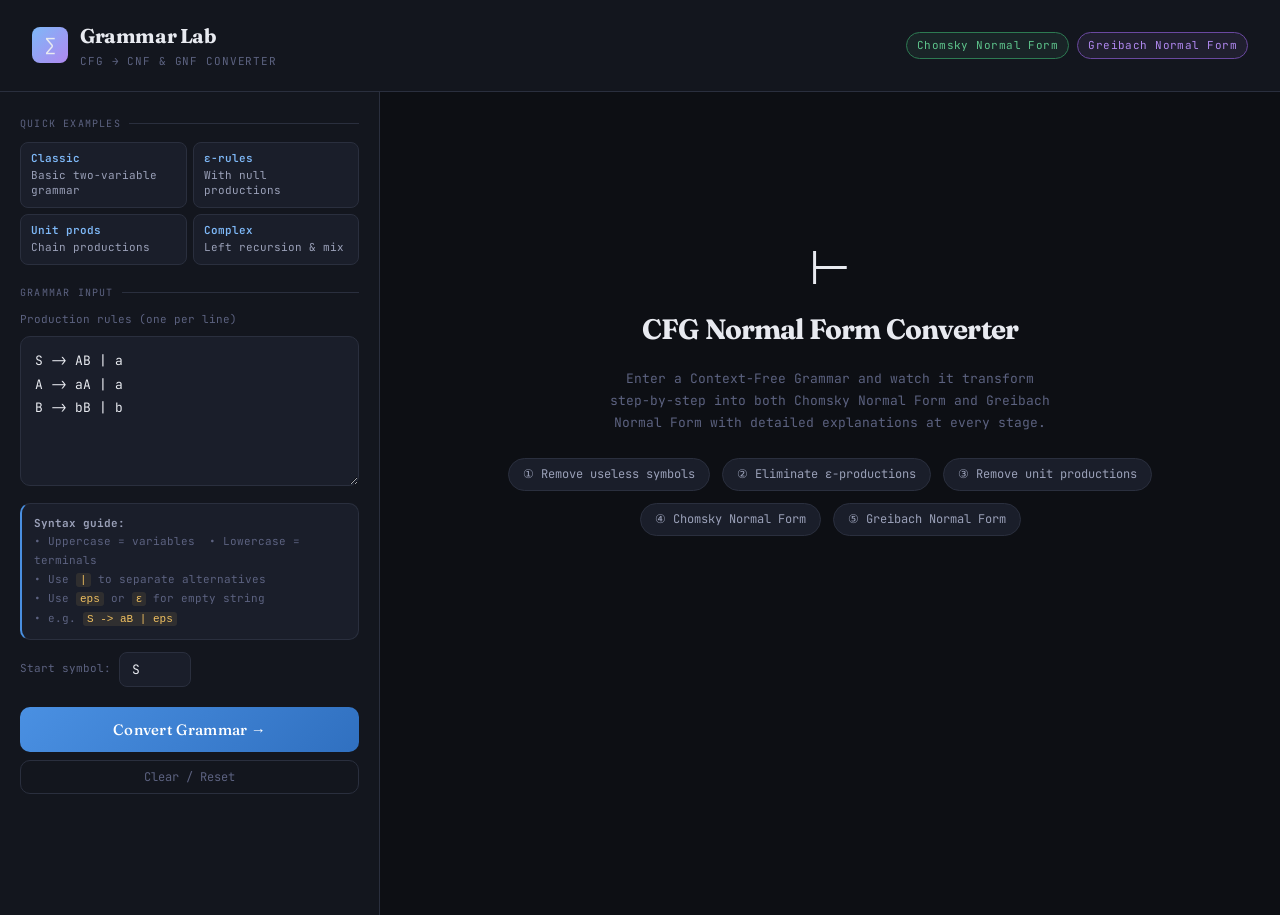
==== index.html @ fe745e21 "Add files via upload" ====
<!DOCTYPE html>
<html lang="en">
<head>
<meta charset="UTF-8">
<meta name="viewport" content="width=device-width, initial-scale=1.0">
<title>CFG → CNF & GNF Converter</title>
<link href="https://fonts.googleapis.com/css2?family=JetBrains+Mono:wght@300;400;500;600&family=Fraunces:ital,wght@0,300;0,500;0,700;1,300;1,500&display=swap" rel="stylesheet">
<style>
  :root {
    --bg: #0d0f14;
    --bg2: #13161e;
    --bg3: #1a1e2a;
    --bg4: #222736;
    --line: #2a2f3e;
    --line2: #343a4f;
    --text: #e8eaf0;
    --text2: #9aa0b8;
    --text3: #5c6280;
    --acc: #7eb8f7;
    --acc2: #4a90e2;
    --green: #5ec48c;
    --green2: #2d7a52;
    --amber: #f0c060;
    --amber2: #8a6a20;
    --coral: #f07878;
    --coral2: #7a3030;
    --purple: #b088f0;
    --teal: #50ccd0;
    --cnf: #5ec48c;
    --gnf: #b088f0;
    --radius: 10px;
    --shadow: 0 2px 20px rgba(0,0,0,0.4);
  }

  * { box-sizing: border-box; margin: 0; padding: 0; }

  body {
    background: var(--bg);
    color: var(--text);
    font-family: 'JetBrains Mono', monospace;
    font-size: 14px;
    min-height: 100vh;
    line-height: 1.6;
  }

  /* ─── HEADER ─────────────────────────────── */
  .header {
    background: var(--bg2);
    border-bottom: 1px solid var(--line);
    padding: 20px 32px;
    display: flex;
    align-items: center;
    gap: 20px;
    position: sticky;
    top: 0;
    z-index: 100;
  }

  .logo {
    display: flex;
    align-items: center;
    gap: 12px;
  }

  .logo-icon {
    width: 36px; height: 36px;
    background: linear-gradient(135deg, var(--acc) 0%, var(--purple) 100%);
    border-radius: 8px;
    display: flex; align-items: center; justify-content: center;
    font-size: 18px;
    flex-shrink: 0;
  }

  .logo-text {
    font-family: 'Fraunces', serif;
    font-size: 20px;
    font-weight: 700;
    color: var(--text);
    letter-spacing: -0.02em;
  }

  .logo-sub {
    font-size: 11px;
    color: var(--text3);
    letter-spacing: 0.08em;
    text-transform: uppercase;
    margin-top: 1px;
  }

  .header-badges {
    display: flex;
    gap: 8px;
    margin-left: auto;
  }

  .badge {
    font-size: 11px;
    padding: 4px 10px;
    border-radius: 20px;
    border: 1px solid;
    font-family: 'JetBrains Mono', monospace;
    letter-spacing: 0.04em;
  }

  .badge-cnf { color: var(--cnf); border-color: var(--green2); background: rgba(94,196,140,0.08); }
  .badge-gnf { color: var(--gnf); border-color: #6a48a0; background: rgba(176,136,240,0.08); }

  /* ─── MAIN LAYOUT ─────────────────────────── */
  .layout {
    display: grid;
    grid-template-columns: 380px 1fr;
    min-height: calc(100vh - 77px);
  }

  /* ─── LEFT PANEL ──────────────────────────── */
  .left-panel {
    background: var(--bg2);
    border-right: 1px solid var(--line);
    padding: 24px 20px;
    display: flex;
    flex-direction: column;
    gap: 20px;
    overflow-y: auto;
    height: calc(100vh - 77px);
    position: sticky;
    top: 77px;
  }

  .panel-section-title {
    font-size: 10px;
    letter-spacing: 0.12em;
    text-transform: uppercase;
    color: var(--text3);
    margin-bottom: 10px;
    display: flex;
    align-items: center;
    gap: 8px;
  }

  .panel-section-title::after {
    content: '';
    flex: 1;
    height: 1px;
    background: var(--line);
  }

  /* Examples */
  .example-grid {
    display: grid;
    grid-template-columns: 1fr 1fr;
    gap: 6px;
  }

  .example-btn {
    background: var(--bg3);
    border: 1px solid var(--line);
    border-radius: 8px;
    padding: 8px 10px;
    cursor: pointer;
    color: var(--text2);
    font-size: 11px;
    font-family: 'JetBrains Mono', monospace;
    text-align: left;
    transition: all 0.15s;
    line-height: 1.4;
  }

  .example-btn:hover {
    background: var(--bg4);
    border-color: var(--acc2);
    color: var(--text);
  }

  .example-btn .ex-name {
    color: var(--acc);
    font-weight: 600;
    display: block;
    margin-bottom: 2px;
  }

  /* Input area */
  .input-label {
    display: flex;
    justify-content: space-between;
    align-items: center;
    margin-bottom: 8px;
  }

  .input-label span { font-size: 11px; color: var(--text3); }

  textarea {
    width: 100%;
    background: var(--bg3);
    border: 1px solid var(--line);
    border-radius: var(--radius);
    color: var(--text);
    font-family: 'JetBrains Mono', monospace;
    font-size: 13px;
    padding: 12px 14px;
    resize: vertical;
    min-height: 150px;
    line-height: 1.8;
    outline: none;
    transition: border-color 0.2s;
  }

  textarea:focus { border-color: var(--acc2); }

  .hint-box {
    background: var(--bg3);
    border: 1px solid var(--line);
    border-left: 2px solid var(--acc2);
    border-radius: var(--radius);
    padding: 10px 12px;
    font-size: 11px;
    color: var(--text3);
    line-height: 1.7;
  }

  .hint-box code {
    color: var(--amber);
    background: rgba(240,192,96,0.1);
    padding: 1px 4px;
    border-radius: 3px;
  }

  .start-row {
    display: flex;
    gap: 8px;
    align-items: center;
  }

  .start-row label { font-size: 11px; color: var(--text3); white-space: nowrap; }

  input[type=text] {
    background: var(--bg3);
    border: 1px solid var(--line);
    border-radius: 8px;
    color: var(--text);
    font-family: 'JetBrains Mono', monospace;
    font-size: 13px;
    padding: 8px 12px;
    outline: none;
    width: 72px;
    transition: border-color 0.2s;
  }

  input[type=text]:focus { border-color: var(--acc2); }

  .convert-btn {
    width: 100%;
    background: linear-gradient(135deg, var(--acc2) 0%, #3070c0 100%);
    border: none;
    border-radius: var(--radius);
    color: #fff;
    font-family: 'Fraunces', serif;
    font-size: 15px;
    font-weight: 500;
    padding: 13px;
    cursor: pointer;
    letter-spacing: 0.02em;
    transition: opacity 0.2s, transform 0.1s;
  }

  .convert-btn:hover { opacity: 0.9; }
  .convert-btn:active { transform: scale(0.98); }

  .clear-btn {
    width: 100%;
    background: transparent;
    border: 1px solid var(--line);
    border-radius: var(--radius);
    color: var(--text3);
    font-family: 'JetBrains Mono', monospace;
    font-size: 12px;
    padding: 8px;
    cursor: pointer;
    transition: all 0.15s;
  }

  .clear-btn:hover { border-color: var(--line2); color: var(--text2); }

  .error-msg {
    background: rgba(240,120,120,0.1);
    border: 1px solid var(--coral2);
    border-radius: var(--radius);
    padding: 10px 12px;
    font-size: 12px;
    color: var(--coral);
  }

  /* Step navigator */
  .step-nav {
    display: flex;
    flex-direction: column;
    gap: 4px;
  }

  .nav-item {
    display: flex;
    align-items: center;
    gap: 10px;
    padding: 8px 10px;
    border-radius: 8px;
    cursor: pointer;
    transition: background 0.15s;
    border: 1px solid transparent;
  }

  .nav-item:hover { background: var(--bg3); }
  .nav-item.active { background: var(--bg4); border-color: var(--line2); }

  .nav-num {
    width: 22px; height: 22px;
    border-radius: 50%;
    background: var(--bg4);
    border: 1px solid var(--line2);
    display: flex; align-items: center; justify-content: center;
    font-size: 10px;
    color: var(--text3);
    flex-shrink: 0;
    transition: all 0.15s;
  }

  .nav-item.active .nav-num, .nav-item.done .nav-num {
    background: var(--acc2);
    border-color: var(--acc2);
    color: #fff;
  }

  .nav-item.cnf-step .nav-num { background: var(--green2); border-color: var(--green2); color: #fff; }
  .nav-item.gnf-step .nav-num { background: #6a48a0; border-color: #6a48a0; color: #fff; }

  .nav-label { font-size: 11px; color: var(--text2); line-height: 1.3; }
  .nav-label strong { display: block; color: var(--text); font-weight: 500; }

  /* ─── RIGHT PANEL ─────────────────────────── */
  .right-panel {
    padding: 28px 32px;
    overflow-y: auto;
  }

  .welcome-screen {
    display: flex;
    flex-direction: column;
    align-items: center;
    justify-content: center;
    min-height: 60vh;
    text-align: center;
    gap: 16px;
  }

  .welcome-icon {
    font-size: 48px;
    line-height: 1;
  }

  .welcome-title {
    font-family: 'Fraunces', serif;
    font-size: 28px;
    font-weight: 700;
    color: var(--text);
    letter-spacing: -0.03em;
  }

  .welcome-sub {
    font-size: 13px;
    color: var(--text3);
    max-width: 440px;
    line-height: 1.7;
  }

  .welcome-steps {
    display: flex;
    gap: 12px;
    margin-top: 8px;
    flex-wrap: wrap;
    justify-content: center;
  }

  .welcome-step-pill {
    background: var(--bg3);
    border: 1px solid var(--line);
    border-radius: 20px;
    padding: 6px 14px;
    font-size: 12px;
    color: var(--text2);
  }

  /* Steps display */
  .steps-view { display: flex; flex-direction: column; gap: 20px; }

  .step-card {
    background: var(--bg2);
    border: 1px solid var(--line);
    border-radius: 14px;
    overflow: hidden;
    transition: border-color 0.2s;
    animation: fadeSlide 0.3s ease forwards;
    opacity: 0;
  }

  @keyframes fadeSlide {
    from { opacity: 0; transform: translateY(8px); }
    to { opacity: 1; transform: translateY(0); }
  }

  .step-card:nth-child(1) { animation-delay: 0.05s; }
  .step-card:nth-child(2) { animation-delay: 0.10s; }
  .step-card:nth-child(3) { animation-delay: 0.15s; }
  .step-card:nth-child(4) { animation-delay: 0.20s; }
  .step-card:nth-child(5) { animation-delay: 0.25s; }
  .step-card:nth-child(6) { animation-delay: 0.30s; }
  .step-card:nth-child(7) { animation-delay: 0.35s; }

  .step-card.cnf-card { border-color: var(--green2); }
  .step-card.gnf-card { border-color: #6a48a0; }

  .step-head {
    display: flex;
    align-items: center;
    gap: 14px;
    padding: 16px 20px;
    background: var(--bg3);
    cursor: pointer;
    user-select: none;
    border-bottom: 1px solid var(--line);
  }

  .step-head:hover { background: var(--bg4); }

  .step-icon {
    width: 34px; height: 34px;
    border-radius: 8px;
    display: flex; align-items: center; justify-content: center;
    font-size: 16px;
    flex-shrink: 0;
  }

  .icon-default { background: rgba(74,144,226,0.15); }
  .icon-cnf { background: rgba(94,196,140,0.15); }
  .icon-gnf { background: rgba(176,136,240,0.15); }

  .step-head-info { flex: 1; }

  .step-head-title {
    font-family: 'Fraunces', serif;
    font-size: 16px;
    font-weight: 500;
    color: var(--text);
    letter-spacing: -0.01em;
  }

  .step-head-sub {
    font-size: 11px;
    color: var(--text3);
    margin-top: 2px;
  }

  .step-tag {
    font-size: 10px;
    padding: 3px 9px;
    border-radius: 12px;
    font-family: 'JetBrains Mono', monospace;
    letter-spacing: 0.06em;
    font-weight: 600;
    text-transform: uppercase;
  }

  .tag-cnf { background: rgba(94,196,140,0.15); color: var(--cnf); border: 1px solid var(--green2); }
  .tag-gnf { background: rgba(176,136,240,0.15); color: var(--gnf); border: 1px solid #6a48a0; }
  .tag-orig { background: rgba(74,144,226,0.12); color: var(--acc); border: 1px solid rgba(74,144,226,0.3); }

  .chevron {
    color: var(--text3);
    font-size: 12px;
    transition: transform 0.2s;
  }

  .chevron.open { transform: rotate(90deg); }

  .step-body { display: none; }
  .step-body.open { display: block; }

  /* Explanation */
  .explanation {
    padding: 16px 20px;
    border-bottom: 1px solid var(--line);
    display: grid;
    grid-template-columns: 1fr 1fr;
    gap: 16px;
  }

  .expl-text {
    font-size: 13px;
    color: var(--text2);
    line-height: 1.75;
  }

  .expl-text strong { color: var(--acc); font-weight: 500; }
  .expl-text em { color: var(--amber); font-style: normal; }

  .expl-rules-box {
    background: var(--bg);
    border: 1px solid var(--line);
    border-radius: var(--radius);
    padding: 12px;
  }

  .expl-rules-title {
    font-size: 10px;
    letter-spacing: 0.1em;
    text-transform: uppercase;
    color: var(--text3);
    margin-bottom: 10px;
  }

  .formal-rule {
    display: flex;
    align-items: baseline;
    gap: 8px;
    margin-bottom: 6px;
    font-size: 12px;
    line-height: 1.5;
  }

  .formal-lhs { color: var(--coral); font-weight: 600; min-width: 36px; }
  .formal-arrow { color: var(--text3); }
  .formal-rhs { color: var(--text2); flex: 1; word-break: break-all; }
  .sym-var { color: var(--acc); }
  .sym-term { color: var(--green); }
  .sym-eps { color: var(--amber); }
  .sym-new { color: var(--purple); }

  /* Grammar display */
  .grammar-section {
    padding: 16px 20px;
  }

  .grammar-meta {
    display: flex;
    gap: 10px;
    flex-wrap: wrap;
    margin-bottom: 14px;
  }

  .meta-chip {
    background: var(--bg3);
    border: 1px solid var(--line);
    border-radius: 6px;
    padding: 4px 10px;
    font-size: 11px;
    color: var(--text3);
  }

  .meta-chip .chip-val { color: var(--text); font-weight: 500; }

  .grammar-rules {
    background: var(--bg);
    border: 1px solid var(--line);
    border-radius: var(--radius);
    overflow: hidden;
  }

  .grammar-rule-row {
    display: flex;
    align-items: flex-start;
    gap: 0;
    border-bottom: 1px solid var(--line);
    transition: background 0.1s;
  }

  .grammar-rule-row:last-child { border-bottom: none; }
  .grammar-rule-row:hover { background: var(--bg3); }

  .rule-lhs-col {
    padding: 9px 14px;
    background: var(--bg3);
    border-right: 1px solid var(--line);
    min-width: 54px;
    font-weight: 600;
    color: var(--coral);
    font-size: 13px;
    flex-shrink: 0;
    display: flex;
    align-items: center;
  }

  .rule-arrow-col {
    padding: 9px 10px;
    color: var(--text3);
    font-size: 13px;
    flex-shrink: 0;
    display: flex;
    align-items: center;
  }

  .rule-rhs-col {
    padding: 9px 12px 9px 0;
    flex: 1;
    display: flex;
    flex-wrap: wrap;
    gap: 6px;
    align-items: center;
  }

  .rhs-alt {
    display: inline-flex;
    align-items: center;
    gap: 3px;
    background: var(--bg3);
    border: 1px solid var(--line);
    border-radius: 6px;
    padding: 3px 8px;
    font-size: 12px;
  }

  .rhs-sep { color: var(--text3); font-size: 11px; }

  /* Changes highlight */
  .changed-indicator {
    width: 4px;
    align-self: stretch;
    background: var(--purple);
    flex-shrink: 0;
    border-radius: 2px;
    margin: 6px 0 6px 8px;
  }

  .new-rule .rule-lhs-col { background: rgba(176,136,240,0.08); }

  /* diff badges */
  .diff-added { color: var(--green); font-size: 10px; margin-left: 6px; }
  .diff-removed { color: var(--coral); font-size: 10px; margin-left: 6px; }

  /* Summary bar at bottom of card */
  .step-summary {
    padding: 10px 20px;
    background: var(--bg3);
    border-top: 1px solid var(--line);
    display: flex;
    gap: 16px;
    align-items: center;
    flex-wrap: wrap;
  }

  .summary-item {
    font-size: 11px;
    color: var(--text3);
    display: flex;
    align-items: center;
    gap: 5px;
  }

  .summary-item .s-val { color: var(--text2); font-weight: 500; }
  .summary-item .s-delta-pos { color: var(--green); }
  .summary-item .s-delta-neg { color: var(--coral); }

  /* Progress bar */
  .progress-bar {
    height: 3px;
    background: var(--line);
    border-radius: 2px;
    overflow: hidden;
    margin-bottom: 20px;
  }

  .progress-fill {
    height: 100%;
    background: linear-gradient(90deg, var(--acc2), var(--purple));
    border-radius: 2px;
    transition: width 0.4s ease;
  }

  /* Final result banner */
  .result-banner {
    display: grid;
    grid-template-columns: 1fr 1fr;
    gap: 16px;
    margin-top: 8px;
  }

  .result-card {
    background: var(--bg2);
    border-radius: 14px;
    padding: 20px;
    border: 1px solid var(--line);
  }

  .result-card.cnf-result { border-color: var(--green2); }
  .result-card.gnf-result { border-color: #6a48a0; }

  .result-card-title {
    font-family: 'Fraunces', serif;
    font-size: 18px;
    font-weight: 700;
    margin-bottom: 4px;
    letter-spacing: -0.02em;
  }

  .cnf-result .result-card-title { color: var(--cnf); }
  .gnf-result .result-card-title { color: var(--gnf); }

  .result-card-sub {
    font-size: 11px;
    color: var(--text3);
    margin-bottom: 14px;
  }

  /* Responsive */
  @media (max-width: 900px) {
    .layout { grid-template-columns: 1fr; }
    .left-panel { height: auto; position: static; }
    .explanation { grid-template-columns: 1fr; }
    .result-banner { grid-template-columns: 1fr; }
  }

  /* Scrollbar */
  ::-webkit-scrollbar { width: 5px; height: 5px; }
  ::-webkit-scrollbar-track { background: transparent; }
  ::-webkit-scrollbar-thumb { background: var(--line2); border-radius: 3px; }
</style>
</head>
<body>

<header class="header">
  <div class="logo">
    <div class="logo-icon">∑</div>
    <div>
      <div class="logo-text">Grammar Lab</div>
      <div class="logo-sub">CFG → CNF & GNF Converter</div>
    </div>
  </div>
  <div class="header-badges">
    <span class="badge badge-cnf">Chomsky Normal Form</span>
    <span class="badge badge-gnf">Greibach Normal Form</span>
  </div>
</header>

<div class="layout">

  <!-- LEFT -->
  <div class="left-panel">

    <div>
      <div class="panel-section-title">Quick Examples</div>
      <div class="example-grid">
        <button class="example-btn" onclick="loadEx(0)">
          <span class="ex-name">Classic</span>Basic two-variable grammar
        </button>
        <button class="example-btn" onclick="loadEx(1)">
          <span class="ex-name">ε-rules</span>With null productions
        </button>
        <button class="example-btn" onclick="loadEx(2)">
          <span class="ex-name">Unit prods</span>Chain productions
        </button>
        <button class="example-btn" onclick="loadEx(3)">
          <span class="ex-name">Complex</span>Left recursion & mix
        </button>
      </div>
    </div>

    <div>
      <div class="panel-section-title">Grammar Input</div>
      <div class="input-label">
        <span>Production rules (one per line)</span>
      </div>
      <textarea id="grammar-input" spellcheck="false" placeholder="S -> AB | a&#10;A -> aA | a&#10;B -> bB | b"></textarea>

      <div class="hint-box" style="margin-top:10px;">
        <strong style="color:var(--text2)">Syntax guide:</strong><br>
        • Uppercase = variables &nbsp;• Lowercase = terminals<br>
        • Use <code>|</code> to separate alternatives<br>
        • Use <code>eps</code> or <code>ε</code> for empty string<br>
        • e.g. <code>S -> aB | eps</code>
      </div>

      <div class="start-row" style="margin-top:12px;">
        <label for="start-sym">Start symbol:</label>
        <input type="text" id="start-sym" value="S" maxlength="4" />
      </div>
    </div>

    <div style="display:flex;flex-direction:column;gap:8px;">
      <button class="convert-btn" onclick="runConversion()">Convert Grammar →</button>
      <button class="clear-btn" onclick="clearAll()">Clear / Reset</button>
    </div>

    <div id="error-box"></div>

    <div id="nav-section" style="display:none;">
      <div class="panel-section-title">Steps</div>
      <div class="step-nav" id="step-nav"></div>
    </div>

  </div>

  <!-- RIGHT -->
  <div class="right-panel" id="right-panel">
    <div class="welcome-screen">
      <div class="welcome-icon">⊢</div>
      <div class="welcome-title">CFG Normal Form Converter</div>
      <div class="welcome-sub">
        Enter a Context-Free Grammar and watch it transform step-by-step into both Chomsky Normal Form and Greibach Normal Form with detailed explanations at every stage.
      </div>
      <div class="welcome-steps">
        <span class="welcome-step-pill">① Remove useless symbols</span>
        <span class="welcome-step-pill">② Eliminate ε-productions</span>
        <span class="welcome-step-pill">③ Remove unit productions</span>
        <span class="welcome-step-pill">④ Chomsky Normal Form</span>
        <span class="welcome-step-pill">⑤ Greibach Normal Form</span>
      </div>
    </div>
  </div>

</div>

<script>
// ──────────────────────────────────────────────
//  EXAMPLES
// ──────────────────────────────────────────────
const EXAMPLES = [
  { text: "S -> AB | a\nA -> aA | a\nB -> bB | b", start: "S" },
  { text: "S -> AB | eps\nA -> aA | eps\nB -> bB | b", start: "S" },
  { text: "S -> A | B | ab\nA -> a | C\nB -> b\nC -> c", start: "S" },
  { text: "S -> aAb | B\nA -> aA | C | eps\nB -> bB | b\nC -> cC | eps", start: "S" }
];

function loadEx(i) {
  document.getElementById('grammar-input').value = EXAMPLES[i].text;
  document.getElementById('start-sym').value = EXAMPLES[i].start;
}

// ──────────────────────────────────────────────
//  PARSING
// ──────────────────────────────────────────────
function parseGrammar(text, startSym) {
  const rules = {};
  const lines = text.trim().split('\n').map(l => l.trim()).filter(l => l && !l.startsWith('//'));
  if (!lines.length) throw new Error("Please enter at least one production rule.");
  for (const line of lines) {
    const arrowIdx = line.indexOf('->');
    if (arrowIdx < 0) throw new Error(`Missing '->' in rule: "${line}"`);
    const lhs = line.slice(0, arrowIdx).trim();
    if (!lhs || !/^[A-Z][A-Z0-9'_]*$/.test(lhs))
      throw new Error(`Invalid variable name: "${lhs}". Variables must begin with uppercase.`);
    const rhsPart = line.slice(arrowIdx + 2);
    const alts = rhsPart.split('|').map(r => r.trim()).filter(r => r.length > 0);
    if (!rules[lhs]) rules[lhs] = new Set();
    for (const alt of alts) {
      const norm = (alt === 'eps' || alt === 'ε' || alt === 'epsilon') ? 'ε' : alt;
      rules[lhs].add(norm);
    }
  }
  const variables = new Set(Object.keys(rules));
  const start = (startSym || 'S').trim();
  if (!variables.has(start)) throw new Error(`Start symbol "${start}" not found. Add a rule for it.`);
  return { rules, variables, start };
}

function cloneRules(r) {
  const o = {};
  for (const k in r) o[k] = new Set([...r[k]]);
  return o;
}

function cloneState(s) {
  return { rules: cloneRules(s.rules), variables: new Set([...s.variables]), start: s.start };
}

// ──────────────────────────────────────────────
//  TOKENIZER
// ──────────────────────────────────────────────
function tokenize(prod, variables) {
  if (prod === 'ε') return ['ε'];
  const tokens = [];
  const varsSorted = [...variables].sort((a, b) => b.length - a.length);
  let i = 0;
  while (i < prod.length) {
    let matched = false;
    for (const v of varsSorted) {
      if (prod.startsWith(v, i)) { tokens.push(v); i += v.length; matched = true; break; }
    }
    if (!matched) { tokens.push(prod[i]); i++; }
  }
  return tokens;
}

function getAllTerminals(rules, variables) {
  const t = new Set();
  for (const prods of Object.values(rules))
    for (const p of prods)
      if (p !== 'ε')
        for (const tok of tokenize(p, variables))
          if (!variables.has(tok)) t.add(tok);
  return t;
}

// ──────────────────────────────────────────────
//  TRANSFORMATIONS
// ──────────────────────────────────────────────
let varCounter = 0;
function freshVar(prefix, vars) {
  let v;
  do { v = prefix + (++varCounter); } while (vars.has(v));
  return v;
}

function step_newStart(state) {
  const { rules, variables, start } = state;
  const newStart = start + '0';
  varCounter = 0;
  const r = cloneRules(rules);
  const vars = new Set([...variables]);
  r[newStart] = new Set([start]);
  vars.add(newStart);
  const newVars = [newStart];
  return {
    rules: r, variables: vars, start: newStart,
    explanation: {
      summary: `A fresh start symbol <em>${newStart}</em> is introduced with a single unit production <em>${newStart} → ${start}</em>. This guarantees the start symbol never appears on the right-hand side of any rule — a prerequisite for both CNF and GNF conversions.`,
      formal: [
        { lhs: newStart, rhs: `${start}`, note: "new production" }
      ]
    },
    changes: { added: [newStart], removed: [] }
  };
}

function step_removeUseless(state) {
  const { rules, variables, start } = state;
  const r = cloneRules(rules);
  const vars = new Set([...variables]);

  // Generating
  const generating = new Set();
  let changed = true;
  while (changed) {
    changed = false;
    for (const v of vars) {
      if (generating.has(v)) continue;
      for (const prod of (r[v] || [])) {
        if (prod === 'ε') { generating.add(v); changed = true; break; }
        const toks = tokenize(prod, vars);
        if (toks.every(t => !vars.has(t) || generating.has(t))) { generating.add(v); changed = true; break; }
      }
    }
  }
  const nonGen = [...vars].filter(v => !generating.has(v));
  for (const v of nonGen) { delete r[v]; vars.delete(v); }
  for (const v of [...vars]) {
    r[v] = new Set([...r[v]].filter(prod => {
      if (prod === 'ε') return true;
      return tokenize(prod, variables).every(t => !variables.has(t) || generating.has(t));
    }));
    if (!r[v].size) { delete r[v]; vars.delete(v); }
  }

  // Reachable
  const reachable = new Set([start]);
  const queue = [start];
  while (queue.length) {
    const v = queue.shift();
    for (const prod of (r[v] || [])) {
      if (prod === 'ε') continue;
      for (const t of tokenize(prod, vars))
        if (vars.has(t) && !reachable.has(t)) { reachable.add(t); queue.push(t); }
    }
  }
  const unreachable = [...vars].filter(v => !reachable.has(v));
  for (const v of unreachable) { delete r[v]; vars.delete(v); }

  return {
    rules: r, variables: vars, start,
    explanation: {
      summary: `<strong>Non-generating variables</strong> (those that cannot derive any terminal string): <em>${nonGen.join(', ') || 'none'}</em>. <strong>Unreachable variables</strong> (not derivable from start): <em>${unreachable.join(', ') || 'none'}</em>. Both classes are useless and safely removed along with all rules containing them.`,
      formal: [
        { lhs: "Non-generating", rhs: nonGen.join(', ') || 'none', note: "" },
        { lhs: "Unreachable", rhs: unreachable.join(', ') || 'none', note: "" }
      ]
    },
    changes: { removed: [...nonGen, ...unreachable], added: [] }
  };
}

function step_removeEpsilon(state) {
  const { rules, variables, start } = state;
  const r = cloneRules(rules);
  const vars = new Set([...variables]);

  // Find nullable
  const nullable = new Set();
  for (const v of vars) if (r[v] && r[v].has('ε')) nullable.add(v);
  let changed = true;
  while (changed) {
    changed = false;
    for (const v of vars) {
      if (nullable.has(v)) continue;
      for (const prod of (r[v] || [])) {
        const toks = tokenize(prod, vars);
        if (toks.every(t => nullable.has(t))) { nullable.add(v); changed = true; break; }
      }
    }
  }

  // Expand combinations
  for (const v of vars) {
    const expanded = new Set();
    for (const prod of (r[v] || [])) {
      if (prod === 'ε') continue;
      const toks = tokenize(prod, vars);
      const nullIdx = toks.map((t, i) => nullable.has(t) ? i : -1).filter(x => x >= 0);
      for (let mask = 0; mask < (1 << nullIdx.length); mask++) {
        const skip = new Set(nullIdx.filter((_, j) => mask & (1 << j)));
        const newProd = toks.filter((_, i) => !skip.has(i)).join('');
        if (newProd) expanded.add(newProd);
      }
      expanded.add(prod);
    }
    r[v] = expanded;
  }
  for (const v of vars) if (v !== start) r[v].delete('ε');

  const nullStr = [...nullable].join(', ') || 'none';
  return {
    rules: r, variables: vars, start,
    explanation: {
      summary: `Nullable variables (can derive ε): <em>${nullStr}</em>. For each production containing a nullable symbol, we generate all subsets (with/without each nullable occurrence), then remove ε-productions from all non-start variables. If the start is nullable, it retains its ε-rule.`,
      formal: [
        { lhs: "Nullable set", rhs: `{ ${nullStr} }`, note: "" },
        { lhs: "Rule", rhs: "A → αBβ where B ∈ Nullable ⇒ add A → αβ", note: "" }
      ]
    },
    changes: { added: [], removed: [] }
  };
}

function step_removeUnit(state) {
  const { rules, variables, start } = state;
  const r = cloneRules(rules);
  const vars = new Set([...variables]);

  for (const v of vars) {
    const closure = new Set([v]);
    const queue = [v];
    while (queue.length) {
      const cur = queue.shift();
      for (const prod of (r[cur] || [])) {
        const toks = tokenize(prod, vars);
        if (toks.length === 1 && vars.has(toks[0]) && !closure.has(toks[0])) {
          closure.add(toks[0]); queue.push(toks[0]);
        }
      }
    }
    const nonUnit = new Set();
    for (const u of closure)
      for (const prod of (r[u] || [])) {
        const toks = tokenize(prod, vars);
        if (!(toks.length === 1 && vars.has(toks[0]))) nonUnit.add(prod);
      }
    r[v] = nonUnit;
  }

  return {
    rules: r, variables: vars, start,
    explanation: {
      summary: `Unit productions have the form <em>A → B</em> (single variable). For each variable A, we compute its <strong>unit closure</strong> — all variables reachable through chains of unit productions — and replace A's unit productions with the non-unit productions of all closure members.`,
      formal: [
        { lhs: "Unit(A)", rhs: "{ B : A ⟹* B via unit rules }", note: "" },
        { lhs: "New rules", rhs: "A → α for all B ∈ Unit(A), B → α not a unit rule", note: "" }
      ]
    },
    changes: { added: [], removed: [] }
  };
}

function step_toCNF(state) {
  const { rules, variables, start } = state;
  const r = cloneRules(rules);
  const vars = new Set([...variables]);
  const termMap = {};
  const newTermVars = [];

  // Replace terminals in long/mixed productions
  for (const v of [...vars]) {
    const newP = new Set();
    for (const prod of [...r[v]]) {
      const toks = tokenize(prod, vars);
      if (toks.length === 1) { newP.add(prod); continue; }
      const mapped = toks.map(t => {
        if (vars.has(t)) return t;
        if (!termMap[t]) {
          const nv = freshVar('T', vars);
          termMap[t] = nv;
          vars.add(nv);
          r[nv] = new Set([t]);
          newTermVars.push(nv);
        }
        return termMap[t];
      });
      newP.add(mapped.join(''));
    }
    r[v] = newP;
  }

  // Break into binary
  const newChainVars = [];
  for (const v of [...vars]) {
    if (newTermVars.includes(v)) continue;
    const newP = new Set();
    for (const prod of [...r[v]]) {
      let toks = tokenize(prod, vars);
      if (toks.length <= 2) { newP.add(prod); continue; }
      let cur = null;
      let first = true;
      while (toks.length > 2) {
        const nv = freshVar('C', vars);
        vars.add(nv); r[nv] = new Set(); newChainVars.push(nv);
        if (first) { newP.add(toks[0] + nv); first = false; cur = nv; }
        else { r[cur].add(toks[0] + nv); cur = nv; }
        toks = toks.slice(1);
      }
      if (cur) r[cur].add(toks.join(''));
      else newP.add(toks.join(''));
    }
    r[v] = newP;
  }

  return {
    rules: r, variables: vars, start,
    explanation: {
      summary: `<strong>CNF requires:</strong> every production is either <em>A → BC</em> (two variables) or <em>A → a</em> (one terminal). Step 1 — terminals in mixed/long productions are abstracted into new unit rules <em>Tₙ → a</em>. Step 2 — any production with 3+ symbols is split into a right-branching chain of binary productions using new variables <em>Cₙ</em>.`,
      formal: [
        { lhs: "Term vars", rhs: newTermVars.join(', ') || 'none', note: "Tₙ → a" },
        { lhs: "Chain vars", rhs: newChainVars.join(', ') || 'none', note: "binarization" },
        { lhs: "CNF form", rhs: "A → BC  |  A → a", note: "" }
      ]
    },
    changes: { added: [...newTermVars, ...newChainVars], removed: [] }
  };
}

function step_toGNF(state) {
  const r = cloneRules(state.rules);
  const vars = new Set([...state.variables]);
  const { start } = state;
  const newVars = [];

  const orderedVars = [start, ...[...vars].filter(v => v !== start).sort()];

  // Phase 1: Eliminate left recursion
  for (let i = 0; i < orderedVars.length; i++) {
    const Ai = orderedVars[i];
    if (!r[Ai]) r[Ai] = new Set();

    for (let j = 0; j < i; j++) {
      const Aj = orderedVars[j];
      const toAdd = new Set(), toRem = new Set();
      for (const prod of r[Ai]) {
        const toks = tokenize(prod, vars);
        if (toks[0] === Aj) {
          toRem.add(prod);
          for (const sp of (r[Aj] || [])) {
            const st = tokenize(sp, vars);
            toAdd.add([...st, ...toks.slice(1)].join(''));
          }
        }
      }
      toRem.forEach(p => r[Ai].delete(p));
      toAdd.forEach(p => r[Ai].add(p));
    }

    // Immediate left recursion
    const rec = [], nonRec = [];
    for (const prod of r[Ai]) {
      const toks = tokenize(prod, vars);
      (toks[0] === Ai ? rec : nonRec).push(toks);
    }
    if (rec.length) {
      const Bi = freshVar('R', vars);
      vars.add(Bi); r[Bi] = new Set(); newVars.push(Bi);
      r[Ai] = new Set();
      for (const beta of nonRec) r[Ai].add([...beta, Bi].join(''));
      for (const alpha of rec) {
        r[Bi].add([...alpha, Bi].join(''));
        r[Bi].add(alpha.join(''));
      }
      orderedVars.splice(i + 1, 0, Bi);
    }
  }

  // Phase 2: Substitute until all start with terminal
  for (let iter = 0; iter < 80; iter++) {
    let changed = false;
    for (const v of [...vars]) {
      const newP = new Set();
      for (const prod of [...(r[v] || [])]) {
        const toks = tokenize(prod, vars);
        if (!toks.length || !vars.has(toks[0])) { newP.add(prod); continue; }
        const fv = toks[0];
        for (const sp of (r[fv] || [])) {
          const st = tokenize(sp, vars);
          const np = [...st, ...toks.slice(1)].join('');
          newP.add(np);
          if (vars.has(st[0])) changed = true;
        }
      }
      r[v] = newP;
    }
    if (!changed) break;
  }

  return {
    rules: r, variables: vars, start,
    explanation: {
      summary: `<strong>GNF requires:</strong> every production starts with a terminal: <em>A → aα</em> where α ∈ V*. Phase 1 orders variables and eliminates left recursion (direct and indirect) using new tail variables <em>Rₙ</em>. Phase 2 repeatedly substitutes leading variables until every production begins with a terminal symbol.`,
      formal: [
        { lhs: "New vars", rhs: newVars.join(', ') || 'none', note: "left recursion removal" },
        { lhs: "GNF form", rhs: "A → a α  (a ∈ Σ, α ∈ V*)", note: "" },
        { lhs: "Property", rhs: "Enables O(n³) CYK & LL parsers", note: "" }
      ]
    },
    changes: { added: newVars, removed: [] }
  };
}

// ──────────────────────────────────────────────
//  RENDERING
// ──────────────────────────────────────────────
function renderRHS(prod, vars) {
  if (prod === 'ε') return `<span class="sym-eps">ε</span>`;
  const toks = tokenize(prod, vars);
  return toks.map(t => {
    if (t === 'ε') return `<span class="sym-eps">ε</span>`;
    if (vars.has(t)) return `<span class="sym-var">${t}</span>`;
    return `<span class="sym-term">${t}</span>`;
  }).join('');
}

function renderGrammar(rules, variables, start, highlightNew = []) {
  const sortedVars = [start, ...[...variables].filter(v => v !== start).sort()];
  return sortedVars.filter(v => rules[v]).map(v => {
    const isNew = highlightNew.includes(v);
    const prods = [...rules[v]];
    const alts = prods.map(p => `<span class="rhs-alt">${renderRHS(p, variables)}</span>`);
    const sep = `<span class="rhs-sep">|</span>`;
    return `
      <div class="grammar-rule-row${isNew ? ' new-rule' : ''}">
        ${isNew ? '<div class="changed-indicator"></div>' : ''}
        <div class="rule-lhs-col">${v}</div>
        <div class="rule-arrow-col">→</div>
        <div class="rule-rhs-col">${alts.join(sep)}</div>
      </div>`;
  }).join('');
}

function renderMeta(rules, variables) {
  const terms = getAllTerminals(rules, variables);
  const prodCount = Object.values(rules).reduce((s, p) => s + p.size, 0);
  return `
    <div class="grammar-meta">
      <div class="meta-chip">Variables: <span class="chip-val">${[...variables].sort().join(', ')}</span></div>
      <div class="meta-chip">Terminals: <span class="chip-val">${[...terms].sort().join(', ') || '—'}</span></div>
      <div class="meta-chip">Productions: <span class="chip-val">${prodCount}</span></div>
      <div class="meta-chip">Start: <span class="chip-val">${[...variables][0]}</span></div>
    </div>`;
}

const STEP_DEFS = [
  { id: 0, title: "Original Grammar", sub: "Input CFG as entered", icon: "∑", cls: "icon-default", tag: null, tagcls: "" },
  { id: 1, title: "New Start Symbol", sub: "Isolate start from RHS", icon: "S₀", cls: "icon-default", tag: null, tagcls: "" },
  { id: 2, title: "Remove Useless Symbols", sub: "Non-generating & unreachable", icon: "✕", cls: "icon-default", tag: null, tagcls: "" },
  { id: 3, title: "Eliminate ε-Productions", sub: "Null / empty string rules", icon: "ε", cls: "icon-default", tag: null, tagcls: "" },
  { id: 4, title: "Remove Unit Productions", sub: "Single-variable chains", icon: "↺", cls: "icon-default", tag: null, tagcls: "" },
  { id: 5, title: "Chomsky Normal Form", sub: "A → BC or A → a only", icon: "CNF", cls: "icon-cnf", tag: "CNF", tagcls: "tag-cnf", cardcls: "cnf-card" },
  { id: 6, title: "Greibach Normal Form", sub: "A → aα, terminal-first", icon: "GNF", cls: "icon-gnf", tag: "GNF", tagcls: "tag-gnf", cardcls: "gnf-card" }
];

// ──────────────────────────────────────────────
//  MAIN CONVERSION
// ──────────────────────────────────────────────
function runConversion() {
  const text = document.getElementById('grammar-input').value.trim();
  const startSym = document.getElementById('start-sym').value.trim() || 'S';
  const errBox = document.getElementById('error-box');
  errBox.innerHTML = '';

  if (!text) {
    errBox.innerHTML = `<div class="error-msg">Please enter a grammar before converting.</div>`; return;
  }

  let g;
  try { g = parseGrammar(text, startSym); }
  catch(e) { errBox.innerHTML = `<div class="error-msg">${e.message}</div>`; return; }

  varCounter = 0;
  const steps = [];

  // Step 0: Original
  steps.push({ def: STEP_DEFS[0], state: cloneState(g), result: { explanation: { summary: "The original grammar as entered. Variables are uppercase, terminals are lowercase. This is our starting point — we will systematically transform this CFG without changing the language it generates (except possibly for ε).", formal: [] }, changes: { added: [], removed: [] } } });

  // Step 1
  const s1 = step_newStart(cloneState(g));
  steps.push({ def: STEP_DEFS[1], state: { rules: s1.rules, variables: s1.variables, start: s1.start }, result: s1 });

  // Step 2
  const s2r = step_removeUseless({ rules: s1.rules, variables: s1.variables, start: s1.start });
  const s2 = { rules: s2r.rules, variables: s2r.variables, start: s2r.start };
  steps.push({ def: STEP_DEFS[2], state: cloneState(s2), result: s2r });

  // Step 3
  const s3r = step_removeEpsilon(cloneState(s2));
  const s3 = { rules: s3r.rules, variables: s3r.variables, start: s3r.start };
  steps.push({ def: STEP_DEFS[3], state: cloneState(s3), result: s3r });

  // Step 4
  const s4r = step_removeUnit(cloneState(s3));
  const s4 = { rules: s4r.rules, variables: s4r.variables, start: s4r.start };
  steps.push({ def: STEP_DEFS[4], state: cloneState(s4), result: s4r });

  // Step 5 CNF
  const s5r = step_toCNF(cloneState(s4));
  const s5 = { rules: s5r.rules, variables: s5r.variables, start: s5r.start };
  steps.push({ def: STEP_DEFS[5], state: cloneState(s5), result: s5r });

  // Step 6 GNF (from CNF state)
  const s6r = step_toGNF(cloneState(s5));
  const s6 = { rules: s6r.rules, variables: s6r.variables, start: s6r.start };
  steps.push({ def: STEP_DEFS[6], state: cloneState(s6), result: s6r });

  renderResults(steps);
}

function renderResults(steps) {
  // Build nav
  const navHTML = steps.map((s, i) => `
    <div class="nav-item${i === 5 ? ' cnf-step' : i === 6 ? ' gnf-step' : ''}" onclick="scrollToStep(${i})">
      <div class="nav-num">${i}</div>
      <div class="nav-label">
        <strong>${s.def.title}</strong>
        ${s.def.sub}
      </div>
    </div>`).join('');

  document.getElementById('step-nav').innerHTML = navHTML;
  document.getElementById('nav-section').style.display = 'block';

  // Build cards
  const progressHTML = `<div class="progress-bar"><div class="progress-fill" style="width:100%"></div></div>`;

  const cardsHTML = steps.map((s, i) => {
    const { def, state, result } = s;
    const { rules, variables, start } = state;
    const expl = result.explanation;
    const changes = result.changes || { added: [], removed: [] };
    const prodCount = Object.values(rules).reduce((c, p) => c + p.size, 0);

    const formalHTML = expl.formal && expl.formal.length ? `
      <div class="expl-rules-box">
        <div class="expl-rules-title">Formal definition</div>
        ${expl.formal.map(f => `
          <div class="formal-rule">
            <span class="formal-lhs">${f.lhs}</span>
            <span class="formal-arrow">:</span>
            <span class="formal-rhs">${f.rhs}</span>
            ${f.note ? `<span style="color:var(--text3);font-size:11px;">[${f.note}]</span>` : ''}
          </div>`).join('')}
      </div>` : '';

    const summaryHTML = `
      <div class="step-summary">
        <div class="summary-item">Variables: <span class="s-val">${variables.size}</span></div>
        <div class="summary-item">Productions: <span class="s-val">${prodCount}</span></div>
        ${changes.added.length ? `<div class="summary-item">Added: <span class="s-val s-delta-pos">+${changes.added.join(', ')}</span></div>` : ''}
        ${changes.removed.length ? `<div class="summary-item">Removed: <span class="s-val s-delta-neg">−${changes.removed.join(', ')}</span></div>` : ''}
        <div class="summary-item" style="margin-left:auto;">Start: <span class="s-val">${start}</span></div>
      </div>`;

    const isOpen = i === 0 || i === 5 || i === 6;

    return `
      <div class="step-card ${def.cardcls || ''}" id="step-card-${i}">
        <div class="step-head" onclick="toggleCard(${i})">
          <div class="step-icon ${def.cls}">${def.icon}</div>
          <div class="step-head-info">
            <div class="step-head-title">
              <span style="color:var(--text3);font-size:13px;margin-right:8px;">${i}.</span>${def.title}
            </div>
            <div class="step-head-sub">${def.sub}</div>
          </div>
          ${def.tag ? `<span class="step-tag ${def.tagcls}">${def.tag}</span>` : ''}
          <span class="chevron${isOpen ? ' open' : ''}" id="chev-${i}">▶</span>
        </div>
        <div class="step-body${isOpen ? ' open' : ''}" id="body-${i}">
          <div class="explanation">
            <div class="expl-text">${expl.summary}</div>
            ${formalHTML}
          </div>
          <div class="grammar-section">
            ${renderMeta(rules, variables)}
            <div class="grammar-rules">
              ${renderGrammar(rules, variables, start, changes.added)}
            </div>
          </div>
          ${summaryHTML}
        </div>
      </div>`;
  }).join('');

  document.getElementById('right-panel').innerHTML = progressHTML + `<div class="steps-view">${cardsHTML}</div>`;
}

function toggleCard(i) {
  const body = document.getElementById(`body-${i}`);
  const chev = document.getElementById(`chev-${i}`);
  body.classList.toggle('open');
  chev.classList.toggle('open');
}

function scrollToStep(i) {
  const el = document.getElementById(`step-card-${i}`);
  if (el) { el.scrollIntoView({ behavior: 'smooth', block: 'start' }); }
}

function clearAll() {
  document.getElementById('grammar-input').value = '';
  document.getElementById('start-sym').value = 'S';
  document.getElementById('error-box').innerHTML = '';
  document.getElementById('nav-section').style.display = 'none';
  document.getElementById('right-panel').innerHTML = `
    <div class="welcome-screen">
      <div class="welcome-icon">⊢</div>
      <div class="welcome-title">CFG Normal Form Converter</div>
      <div class="welcome-sub">Enter a Context-Free Grammar and watch it transform step-by-step into both Chomsky Normal Form and Greibach Normal Form with detailed explanations at every stage.</div>
      <div class="welcome-steps">
        <span class="welcome-step-pill">① Remove useless symbols</span>
        <span class="welcome-step-pill">② Eliminate ε-productions</span>
        <span class="welcome-step-pill">③ Remove unit productions</span>
        <span class="welcome-step-pill">④ Chomsky Normal Form</span>
        <span class="welcome-step-pill">⑤ Greibach Normal Form</span>
      </div>
    </div>`;
}

// load first example on start
loadEx(0);
</script>
</body>
</html>
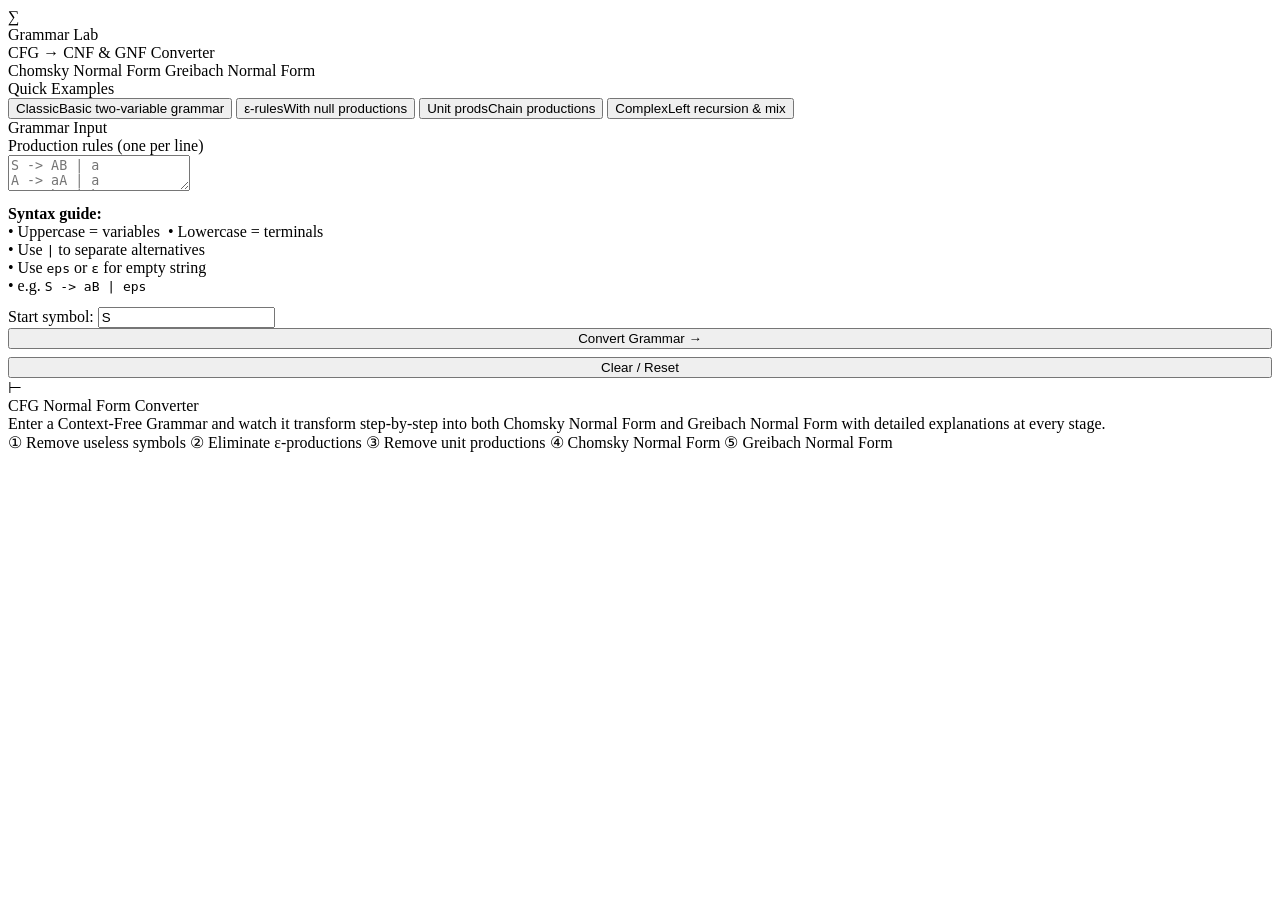
==== commit 436f7477: "Rename index (1).html to index.html" ====
--- a/index.html
+++ b/index.html
@@ -5,721 +5,7 @@
 <meta name="viewport" content="width=device-width, initial-scale=1.0">
 <title>CFG → CNF & GNF Converter</title>
 <link href="https://fonts.googleapis.com/css2?family=JetBrains+Mono:wght@300;400;500;600&family=Fraunces:ital,wght@0,300;0,500;0,700;1,300;1,500&display=swap" rel="stylesheet">
-<style>
-  :root {
-    --bg: #0d0f14;
-    --bg2: #13161e;
-    --bg3: #1a1e2a;
-    --bg4: #222736;
-    --line: #2a2f3e;
-    --line2: #343a4f;
-    --text: #e8eaf0;
-    --text2: #9aa0b8;
-    --text3: #5c6280;
-    --acc: #7eb8f7;
-    --acc2: #4a90e2;
-    --green: #5ec48c;
-    --green2: #2d7a52;
-    --amber: #f0c060;
-    --amber2: #8a6a20;
-    --coral: #f07878;
-    --coral2: #7a3030;
-    --purple: #b088f0;
-    --teal: #50ccd0;
-    --cnf: #5ec48c;
-    --gnf: #b088f0;
-    --radius: 10px;
-    --shadow: 0 2px 20px rgba(0,0,0,0.4);
-  }
-
-  * { box-sizing: border-box; margin: 0; padding: 0; }
-
-  body {
-    background: var(--bg);
-    color: var(--text);
-    font-family: 'JetBrains Mono', monospace;
-    font-size: 14px;
-    min-height: 100vh;
-    line-height: 1.6;
-  }
-
-  /* ─── HEADER ─────────────────────────────── */
-  .header {
-    background: var(--bg2);
-    border-bottom: 1px solid var(--line);
-    padding: 20px 32px;
-    display: flex;
-    align-items: center;
-    gap: 20px;
-    position: sticky;
-    top: 0;
-    z-index: 100;
-  }
-
-  .logo {
-    display: flex;
-    align-items: center;
-    gap: 12px;
-  }
-
-  .logo-icon {
-    width: 36px; height: 36px;
-    background: linear-gradient(135deg, var(--acc) 0%, var(--purple) 100%);
-    border-radius: 8px;
-    display: flex; align-items: center; justify-content: center;
-    font-size: 18px;
-    flex-shrink: 0;
-  }
-
-  .logo-text {
-    font-family: 'Fraunces', serif;
-    font-size: 20px;
-    font-weight: 700;
-    color: var(--text);
-    letter-spacing: -0.02em;
-  }
-
-  .logo-sub {
-    font-size: 11px;
-    color: var(--text3);
-    letter-spacing: 0.08em;
-    text-transform: uppercase;
-    margin-top: 1px;
-  }
-
-  .header-badges {
-    display: flex;
-    gap: 8px;
-    margin-left: auto;
-  }
-
-  .badge {
-    font-size: 11px;
-    padding: 4px 10px;
-    border-radius: 20px;
-    border: 1px solid;
-    font-family: 'JetBrains Mono', monospace;
-    letter-spacing: 0.04em;
-  }
-
-  .badge-cnf { color: var(--cnf); border-color: var(--green2); background: rgba(94,196,140,0.08); }
-  .badge-gnf { color: var(--gnf); border-color: #6a48a0; background: rgba(176,136,240,0.08); }
-
-  /* ─── MAIN LAYOUT ─────────────────────────── */
-  .layout {
-    display: grid;
-    grid-template-columns: 380px 1fr;
-    min-height: calc(100vh - 77px);
-  }
-
-  /* ─── LEFT PANEL ──────────────────────────── */
-  .left-panel {
-    background: var(--bg2);
-    border-right: 1px solid var(--line);
-    padding: 24px 20px;
-    display: flex;
-    flex-direction: column;
-    gap: 20px;
-    overflow-y: auto;
-    height: calc(100vh - 77px);
-    position: sticky;
-    top: 77px;
-  }
-
-  .panel-section-title {
-    font-size: 10px;
-    letter-spacing: 0.12em;
-    text-transform: uppercase;
-    color: var(--text3);
-    margin-bottom: 10px;
-    display: flex;
-    align-items: center;
-    gap: 8px;
-  }
-
-  .panel-section-title::after {
-    content: '';
-    flex: 1;
-    height: 1px;
-    background: var(--line);
-  }
-
-  /* Examples */
-  .example-grid {
-    display: grid;
-    grid-template-columns: 1fr 1fr;
-    gap: 6px;
-  }
-
-  .example-btn {
-    background: var(--bg3);
-    border: 1px solid var(--line);
-    border-radius: 8px;
-    padding: 8px 10px;
-    cursor: pointer;
-    color: var(--text2);
-    font-size: 11px;
-    font-family: 'JetBrains Mono', monospace;
-    text-align: left;
-    transition: all 0.15s;
-    line-height: 1.4;
-  }
-
-  .example-btn:hover {
-    background: var(--bg4);
-    border-color: var(--acc2);
-    color: var(--text);
-  }
-
-  .example-btn .ex-name {
-    color: var(--acc);
-    font-weight: 600;
-    display: block;
-    margin-bottom: 2px;
-  }
-
-  /* Input area */
-  .input-label {
-    display: flex;
-    justify-content: space-between;
-    align-items: center;
-    margin-bottom: 8px;
-  }
-
-  .input-label span { font-size: 11px; color: var(--text3); }
-
-  textarea {
-    width: 100%;
-    background: var(--bg3);
-    border: 1px solid var(--line);
-    border-radius: var(--radius);
-    color: var(--text);
-    font-family: 'JetBrains Mono', monospace;
-    font-size: 13px;
-    padding: 12px 14px;
-    resize: vertical;
-    min-height: 150px;
-    line-height: 1.8;
-    outline: none;
-    transition: border-color 0.2s;
-  }
-
-  textarea:focus { border-color: var(--acc2); }
-
-  .hint-box {
-    background: var(--bg3);
-    border: 1px solid var(--line);
-    border-left: 2px solid var(--acc2);
-    border-radius: var(--radius);
-    padding: 10px 12px;
-    font-size: 11px;
-    color: var(--text3);
-    line-height: 1.7;
-  }
-
-  .hint-box code {
-    color: var(--amber);
-    background: rgba(240,192,96,0.1);
-    padding: 1px 4px;
-    border-radius: 3px;
-  }
-
-  .start-row {
-    display: flex;
-    gap: 8px;
-    align-items: center;
-  }
-
-  .start-row label { font-size: 11px; color: var(--text3); white-space: nowrap; }
-
-  input[type=text] {
-    background: var(--bg3);
-    border: 1px solid var(--line);
-    border-radius: 8px;
-    color: var(--text);
-    font-family: 'JetBrains Mono', monospace;
-    font-size: 13px;
-    padding: 8px 12px;
-    outline: none;
-    width: 72px;
-    transition: border-color 0.2s;
-  }
-
-  input[type=text]:focus { border-color: var(--acc2); }
-
-  .convert-btn {
-    width: 100%;
-    background: linear-gradient(135deg, var(--acc2) 0%, #3070c0 100%);
-    border: none;
-    border-radius: var(--radius);
-    color: #fff;
-    font-family: 'Fraunces', serif;
-    font-size: 15px;
-    font-weight: 500;
-    padding: 13px;
-    cursor: pointer;
-    letter-spacing: 0.02em;
-    transition: opacity 0.2s, transform 0.1s;
-  }
-
-  .convert-btn:hover { opacity: 0.9; }
-  .convert-btn:active { transform: scale(0.98); }
-
-  .clear-btn {
-    width: 100%;
-    background: transparent;
-    border: 1px solid var(--line);
-    border-radius: var(--radius);
-    color: var(--text3);
-    font-family: 'JetBrains Mono', monospace;
-    font-size: 12px;
-    padding: 8px;
-    cursor: pointer;
-    transition: all 0.15s;
-  }
-
-  .clear-btn:hover { border-color: var(--line2); color: var(--text2); }
-
-  .error-msg {
-    background: rgba(240,120,120,0.1);
-    border: 1px solid var(--coral2);
-    border-radius: var(--radius);
-    padding: 10px 12px;
-    font-size: 12px;
-    color: var(--coral);
-  }
-
-  /* Step navigator */
-  .step-nav {
-    display: flex;
-    flex-direction: column;
-    gap: 4px;
-  }
-
-  .nav-item {
-    display: flex;
-    align-items: center;
-    gap: 10px;
-    padding: 8px 10px;
-    border-radius: 8px;
-    cursor: pointer;
-    transition: background 0.15s;
-    border: 1px solid transparent;
-  }
-
-  .nav-item:hover { background: var(--bg3); }
-  .nav-item.active { background: var(--bg4); border-color: var(--line2); }
-
-  .nav-num {
-    width: 22px; height: 22px;
-    border-radius: 50%;
-    background: var(--bg4);
-    border: 1px solid var(--line2);
-    display: flex; align-items: center; justify-content: center;
-    font-size: 10px;
-    color: var(--text3);
-    flex-shrink: 0;
-    transition: all 0.15s;
-  }
-
-  .nav-item.active .nav-num, .nav-item.done .nav-num {
-    background: var(--acc2);
-    border-color: var(--acc2);
-    color: #fff;
-  }
-
-  .nav-item.cnf-step .nav-num { background: var(--green2); border-color: var(--green2); color: #fff; }
-  .nav-item.gnf-step .nav-num { background: #6a48a0; border-color: #6a48a0; color: #fff; }
-
-  .nav-label { font-size: 11px; color: var(--text2); line-height: 1.3; }
-  .nav-label strong { display: block; color: var(--text); font-weight: 500; }
-
-  /* ─── RIGHT PANEL ─────────────────────────── */
-  .right-panel {
-    padding: 28px 32px;
-    overflow-y: auto;
-  }
-
-  .welcome-screen {
-    display: flex;
-    flex-direction: column;
-    align-items: center;
-    justify-content: center;
-    min-height: 60vh;
-    text-align: center;
-    gap: 16px;
-  }
-
-  .welcome-icon {
-    font-size: 48px;
-    line-height: 1;
-  }
-
-  .welcome-title {
-    font-family: 'Fraunces', serif;
-    font-size: 28px;
-    font-weight: 700;
-    color: var(--text);
-    letter-spacing: -0.03em;
-  }
-
-  .welcome-sub {
-    font-size: 13px;
-    color: var(--text3);
-    max-width: 440px;
-    line-height: 1.7;
-  }
-
-  .welcome-steps {
-    display: flex;
-    gap: 12px;
-    margin-top: 8px;
-    flex-wrap: wrap;
-    justify-content: center;
-  }
-
-  .welcome-step-pill {
-    background: var(--bg3);
-    border: 1px solid var(--line);
-    border-radius: 20px;
-    padding: 6px 14px;
-    font-size: 12px;
-    color: var(--text2);
-  }
-
-  /* Steps display */
-  .steps-view { display: flex; flex-direction: column; gap: 20px; }
-
-  .step-card {
-    background: var(--bg2);
-    border: 1px solid var(--line);
-    border-radius: 14px;
-    overflow: hidden;
-    transition: border-color 0.2s;
-    animation: fadeSlide 0.3s ease forwards;
-    opacity: 0;
-  }
-
-  @keyframes fadeSlide {
-    from { opacity: 0; transform: translateY(8px); }
-    to { opacity: 1; transform: translateY(0); }
-  }
-
-  .step-card:nth-child(1) { animation-delay: 0.05s; }
-  .step-card:nth-child(2) { animation-delay: 0.10s; }
-  .step-card:nth-child(3) { animation-delay: 0.15s; }
-  .step-card:nth-child(4) { animation-delay: 0.20s; }
-  .step-card:nth-child(5) { animation-delay: 0.25s; }
-  .step-card:nth-child(6) { animation-delay: 0.30s; }
-  .step-card:nth-child(7) { animation-delay: 0.35s; }
-
-  .step-card.cnf-card { border-color: var(--green2); }
-  .step-card.gnf-card { border-color: #6a48a0; }
-
-  .step-head {
-    display: flex;
-    align-items: center;
-    gap: 14px;
-    padding: 16px 20px;
-    background: var(--bg3);
-    cursor: pointer;
-    user-select: none;
-    border-bottom: 1px solid var(--line);
-  }
-
-  .step-head:hover { background: var(--bg4); }
-
-  .step-icon {
-    width: 34px; height: 34px;
-    border-radius: 8px;
-    display: flex; align-items: center; justify-content: center;
-    font-size: 16px;
-    flex-shrink: 0;
-  }
-
-  .icon-default { background: rgba(74,144,226,0.15); }
-  .icon-cnf { background: rgba(94,196,140,0.15); }
-  .icon-gnf { background: rgba(176,136,240,0.15); }
-
-  .step-head-info { flex: 1; }
-
-  .step-head-title {
-    font-family: 'Fraunces', serif;
-    font-size: 16px;
-    font-weight: 500;
-    color: var(--text);
-    letter-spacing: -0.01em;
-  }
-
-  .step-head-sub {
-    font-size: 11px;
-    color: var(--text3);
-    margin-top: 2px;
-  }
-
-  .step-tag {
-    font-size: 10px;
-    padding: 3px 9px;
-    border-radius: 12px;
-    font-family: 'JetBrains Mono', monospace;
-    letter-spacing: 0.06em;
-    font-weight: 600;
-    text-transform: uppercase;
-  }
-
-  .tag-cnf { background: rgba(94,196,140,0.15); color: var(--cnf); border: 1px solid var(--green2); }
-  .tag-gnf { background: rgba(176,136,240,0.15); color: var(--gnf); border: 1px solid #6a48a0; }
-  .tag-orig { background: rgba(74,144,226,0.12); color: var(--acc); border: 1px solid rgba(74,144,226,0.3); }
-
-  .chevron {
-    color: var(--text3);
-    font-size: 12px;
-    transition: transform 0.2s;
-  }
-
-  .chevron.open { transform: rotate(90deg); }
-
-  .step-body { display: none; }
-  .step-body.open { display: block; }
-
-  /* Explanation */
-  .explanation {
-    padding: 16px 20px;
-    border-bottom: 1px solid var(--line);
-    display: grid;
-    grid-template-columns: 1fr 1fr;
-    gap: 16px;
-  }
-
-  .expl-text {
-    font-size: 13px;
-    color: var(--text2);
-    line-height: 1.75;
-  }
-
-  .expl-text strong { color: var(--acc); font-weight: 500; }
-  .expl-text em { color: var(--amber); font-style: normal; }
-
-  .expl-rules-box {
-    background: var(--bg);
-    border: 1px solid var(--line);
-    border-radius: var(--radius);
-    padding: 12px;
-  }
-
-  .expl-rules-title {
-    font-size: 10px;
-    letter-spacing: 0.1em;
-    text-transform: uppercase;
-    color: var(--text3);
-    margin-bottom: 10px;
-  }
-
-  .formal-rule {
-    display: flex;
-    align-items: baseline;
-    gap: 8px;
-    margin-bottom: 6px;
-    font-size: 12px;
-    line-height: 1.5;
-  }
-
-  .formal-lhs { color: var(--coral); font-weight: 600; min-width: 36px; }
-  .formal-arrow { color: var(--text3); }
-  .formal-rhs { color: var(--text2); flex: 1; word-break: break-all; }
-  .sym-var { color: var(--acc); }
-  .sym-term { color: var(--green); }
-  .sym-eps { color: var(--amber); }
-  .sym-new { color: var(--purple); }
-
-  /* Grammar display */
-  .grammar-section {
-    padding: 16px 20px;
-  }
-
-  .grammar-meta {
-    display: flex;
-    gap: 10px;
-    flex-wrap: wrap;
-    margin-bottom: 14px;
-  }
-
-  .meta-chip {
-    background: var(--bg3);
-    border: 1px solid var(--line);
-    border-radius: 6px;
-    padding: 4px 10px;
-    font-size: 11px;
-    color: var(--text3);
-  }
-
-  .meta-chip .chip-val { color: var(--text); font-weight: 500; }
-
-  .grammar-rules {
-    background: var(--bg);
-    border: 1px solid var(--line);
-    border-radius: var(--radius);
-    overflow: hidden;
-  }
-
-  .grammar-rule-row {
-    display: flex;
-    align-items: flex-start;
-    gap: 0;
-    border-bottom: 1px solid var(--line);
-    transition: background 0.1s;
-  }
-
-  .grammar-rule-row:last-child { border-bottom: none; }
-  .grammar-rule-row:hover { background: var(--bg3); }
-
-  .rule-lhs-col {
-    padding: 9px 14px;
-    background: var(--bg3);
-    border-right: 1px solid var(--line);
-    min-width: 54px;
-    font-weight: 600;
-    color: var(--coral);
-    font-size: 13px;
-    flex-shrink: 0;
-    display: flex;
-    align-items: center;
-  }
-
-  .rule-arrow-col {
-    padding: 9px 10px;
-    color: var(--text3);
-    font-size: 13px;
-    flex-shrink: 0;
-    display: flex;
-    align-items: center;
-  }
-
-  .rule-rhs-col {
-    padding: 9px 12px 9px 0;
-    flex: 1;
-    display: flex;
-    flex-wrap: wrap;
-    gap: 6px;
-    align-items: center;
-  }
-
-  .rhs-alt {
-    display: inline-flex;
-    align-items: center;
-    gap: 3px;
-    background: var(--bg3);
-    border: 1px solid var(--line);
-    border-radius: 6px;
-    padding: 3px 8px;
-    font-size: 12px;
-  }
-
-  .rhs-sep { color: var(--text3); font-size: 11px; }
-
-  /* Changes highlight */
-  .changed-indicator {
-    width: 4px;
-    align-self: stretch;
-    background: var(--purple);
-    flex-shrink: 0;
-    border-radius: 2px;
-    margin: 6px 0 6px 8px;
-  }
-
-  .new-rule .rule-lhs-col { background: rgba(176,136,240,0.08); }
-
-  /* diff badges */
-  .diff-added { color: var(--green); font-size: 10px; margin-left: 6px; }
-  .diff-removed { color: var(--coral); font-size: 10px; margin-left: 6px; }
-
-  /* Summary bar at bottom of card */
-  .step-summary {
-    padding: 10px 20px;
-    background: var(--bg3);
-    border-top: 1px solid var(--line);
-    display: flex;
-    gap: 16px;
-    align-items: center;
-    flex-wrap: wrap;
-  }
-
-  .summary-item {
-    font-size: 11px;
-    color: var(--text3);
-    display: flex;
-    align-items: center;
-    gap: 5px;
-  }
-
-  .summary-item .s-val { color: var(--text2); font-weight: 500; }
-  .summary-item .s-delta-pos { color: var(--green); }
-  .summary-item .s-delta-neg { color: var(--coral); }
-
-  /* Progress bar */
-  .progress-bar {
-    height: 3px;
-    background: var(--line);
-    border-radius: 2px;
-    overflow: hidden;
-    margin-bottom: 20px;
-  }
-
-  .progress-fill {
-    height: 100%;
-    background: linear-gradient(90deg, var(--acc2), var(--purple));
-    border-radius: 2px;
-    transition: width 0.4s ease;
-  }
-
-  /* Final result banner */
-  .result-banner {
-    display: grid;
-    grid-template-columns: 1fr 1fr;
-    gap: 16px;
-    margin-top: 8px;
-  }
-
-  .result-card {
-    background: var(--bg2);
-    border-radius: 14px;
-    padding: 20px;
-    border: 1px solid var(--line);
-  }
-
-  .result-card.cnf-result { border-color: var(--green2); }
-  .result-card.gnf-result { border-color: #6a48a0; }
-
-  .result-card-title {
-    font-family: 'Fraunces', serif;
-    font-size: 18px;
-    font-weight: 700;
-    margin-bottom: 4px;
-    letter-spacing: -0.02em;
-  }
-
-  .cnf-result .result-card-title { color: var(--cnf); }
-  .gnf-result .result-card-title { color: var(--gnf); }
-
-  .result-card-sub {
-    font-size: 11px;
-    color: var(--text3);
-    margin-bottom: 14px;
-  }
-
-  /* Responsive */
-  @media (max-width: 900px) {
-    .layout { grid-template-columns: 1fr; }
-    .left-panel { height: auto; position: static; }
-    .explanation { grid-template-columns: 1fr; }
-    .result-banner { grid-template-columns: 1fr; }
-  }
-
-  /* Scrollbar */
-  ::-webkit-scrollbar { width: 5px; height: 5px; }
-  ::-webkit-scrollbar-track { background: transparent; }
-  ::-webkit-scrollbar-thumb { background: var(--line2); border-radius: 3px; }
-</style>
+<link rel="stylesheet" href="css/styles.css">
 </head>
 <body>
 
@@ -815,635 +101,6 @@
 
 </div>
 
-<script>
-// ──────────────────────────────────────────────
-//  EXAMPLES
-// ──────────────────────────────────────────────
-const EXAMPLES = [
-  { text: "S -> AB | a\nA -> aA | a\nB -> bB | b", start: "S" },
-  { text: "S -> AB | eps\nA -> aA | eps\nB -> bB | b", start: "S" },
-  { text: "S -> A | B | ab\nA -> a | C\nB -> b\nC -> c", start: "S" },
-  { text: "S -> aAb | B\nA -> aA | C | eps\nB -> bB | b\nC -> cC | eps", start: "S" }
-];
-
-function loadEx(i) {
-  document.getElementById('grammar-input').value = EXAMPLES[i].text;
-  document.getElementById('start-sym').value = EXAMPLES[i].start;
-}
-
-// ──────────────────────────────────────────────
-//  PARSING
-// ──────────────────────────────────────────────
-function parseGrammar(text, startSym) {
-  const rules = {};
-  const lines = text.trim().split('\n').map(l => l.trim()).filter(l => l && !l.startsWith('//'));
-  if (!lines.length) throw new Error("Please enter at least one production rule.");
-  for (const line of lines) {
-    const arrowIdx = line.indexOf('->');
-    if (arrowIdx < 0) throw new Error(`Missing '->' in rule: "${line}"`);
-    const lhs = line.slice(0, arrowIdx).trim();
-    if (!lhs || !/^[A-Z][A-Z0-9'_]*$/.test(lhs))
-      throw new Error(`Invalid variable name: "${lhs}". Variables must begin with uppercase.`);
-    const rhsPart = line.slice(arrowIdx + 2);
-    const alts = rhsPart.split('|').map(r => r.trim()).filter(r => r.length > 0);
-    if (!rules[lhs]) rules[lhs] = new Set();
-    for (const alt of alts) {
-      const norm = (alt === 'eps' || alt === 'ε' || alt === 'epsilon') ? 'ε' : alt;
-      rules[lhs].add(norm);
-    }
-  }
-  const variables = new Set(Object.keys(rules));
-  const start = (startSym || 'S').trim();
-  if (!variables.has(start)) throw new Error(`Start symbol "${start}" not found. Add a rule for it.`);
-  return { rules, variables, start };
-}
-
-function cloneRules(r) {
-  const o = {};
-  for (const k in r) o[k] = new Set([...r[k]]);
-  return o;
-}
-
-function cloneState(s) {
-  return { rules: cloneRules(s.rules), variables: new Set([...s.variables]), start: s.start };
-}
-
-// ──────────────────────────────────────────────
-//  TOKENIZER
-// ──────────────────────────────────────────────
-function tokenize(prod, variables) {
-  if (prod === 'ε') return ['ε'];
-  const tokens = [];
-  const varsSorted = [...variables].sort((a, b) => b.length - a.length);
-  let i = 0;
-  while (i < prod.length) {
-    let matched = false;
-    for (const v of varsSorted) {
-      if (prod.startsWith(v, i)) { tokens.push(v); i += v.length; matched = true; break; }
-    }
-    if (!matched) { tokens.push(prod[i]); i++; }
-  }
-  return tokens;
-}
-
-function getAllTerminals(rules, variables) {
-  const t = new Set();
-  for (const prods of Object.values(rules))
-    for (const p of prods)
-      if (p !== 'ε')
-        for (const tok of tokenize(p, variables))
-          if (!variables.has(tok)) t.add(tok);
-  return t;
-}
-
-// ──────────────────────────────────────────────
-//  TRANSFORMATIONS
-// ──────────────────────────────────────────────
-let varCounter = 0;
-function freshVar(prefix, vars) {
-  let v;
-  do { v = prefix + (++varCounter); } while (vars.has(v));
-  return v;
-}
-
-function step_newStart(state) {
-  const { rules, variables, start } = state;
-  const newStart = start + '0';
-  varCounter = 0;
-  const r = cloneRules(rules);
-  const vars = new Set([...variables]);
-  r[newStart] = new Set([start]);
-  vars.add(newStart);
-  const newVars = [newStart];
-  return {
-    rules: r, variables: vars, start: newStart,
-    explanation: {
-      summary: `A fresh start symbol <em>${newStart}</em> is introduced with a single unit production <em>${newStart} → ${start}</em>. This guarantees the start symbol never appears on the right-hand side of any rule — a prerequisite for both CNF and GNF conversions.`,
-      formal: [
-        { lhs: newStart, rhs: `${start}`, note: "new production" }
-      ]
-    },
-    changes: { added: [newStart], removed: [] }
-  };
-}
-
-function step_removeUseless(state) {
-  const { rules, variables, start } = state;
-  const r = cloneRules(rules);
-  const vars = new Set([...variables]);
-
-  // Generating
-  const generating = new Set();
-  let changed = true;
-  while (changed) {
-    changed = false;
-    for (const v of vars) {
-      if (generating.has(v)) continue;
-      for (const prod of (r[v] || [])) {
-        if (prod === 'ε') { generating.add(v); changed = true; break; }
-        const toks = tokenize(prod, vars);
-        if (toks.every(t => !vars.has(t) || generating.has(t))) { generating.add(v); changed = true; break; }
-      }
-    }
-  }
-  const nonGen = [...vars].filter(v => !generating.has(v));
-  for (const v of nonGen) { delete r[v]; vars.delete(v); }
-  for (const v of [...vars]) {
-    r[v] = new Set([...r[v]].filter(prod => {
-      if (prod === 'ε') return true;
-      return tokenize(prod, variables).every(t => !variables.has(t) || generating.has(t));
-    }));
-    if (!r[v].size) { delete r[v]; vars.delete(v); }
-  }
-
-  // Reachable
-  const reachable = new Set([start]);
-  const queue = [start];
-  while (queue.length) {
-    const v = queue.shift();
-    for (const prod of (r[v] || [])) {
-      if (prod === 'ε') continue;
-      for (const t of tokenize(prod, vars))
-        if (vars.has(t) && !reachable.has(t)) { reachable.add(t); queue.push(t); }
-    }
-  }
-  const unreachable = [...vars].filter(v => !reachable.has(v));
-  for (const v of unreachable) { delete r[v]; vars.delete(v); }
-
-  return {
-    rules: r, variables: vars, start,
-    explanation: {
-      summary: `<strong>Non-generating variables</strong> (those that cannot derive any terminal string): <em>${nonGen.join(', ') || 'none'}</em>. <strong>Unreachable variables</strong> (not derivable from start): <em>${unreachable.join(', ') || 'none'}</em>. Both classes are useless and safely removed along with all rules containing them.`,
-      formal: [
-        { lhs: "Non-generating", rhs: nonGen.join(', ') || 'none', note: "" },
-        { lhs: "Unreachable", rhs: unreachable.join(', ') || 'none', note: "" }
-      ]
-    },
-    changes: { removed: [...nonGen, ...unreachable], added: [] }
-  };
-}
-
-function step_removeEpsilon(state) {
-  const { rules, variables, start } = state;
-  const r = cloneRules(rules);
-  const vars = new Set([...variables]);
-
-  // Find nullable
-  const nullable = new Set();
-  for (const v of vars) if (r[v] && r[v].has('ε')) nullable.add(v);
-  let changed = true;
-  while (changed) {
-    changed = false;
-    for (const v of vars) {
-      if (nullable.has(v)) continue;
-      for (const prod of (r[v] || [])) {
-        const toks = tokenize(prod, vars);
-        if (toks.every(t => nullable.has(t))) { nullable.add(v); changed = true; break; }
-      }
-    }
-  }
-
-  // Expand combinations
-  for (const v of vars) {
-    const expanded = new Set();
-    for (const prod of (r[v] || [])) {
-      if (prod === 'ε') continue;
-      const toks = tokenize(prod, vars);
-      const nullIdx = toks.map((t, i) => nullable.has(t) ? i : -1).filter(x => x >= 0);
-      for (let mask = 0; mask < (1 << nullIdx.length); mask++) {
-        const skip = new Set(nullIdx.filter((_, j) => mask & (1 << j)));
-        const newProd = toks.filter((_, i) => !skip.has(i)).join('');
-        if (newProd) expanded.add(newProd);
-      }
-      expanded.add(prod);
-    }
-    r[v] = expanded;
-  }
-  for (const v of vars) if (v !== start) r[v].delete('ε');
-
-  const nullStr = [...nullable].join(', ') || 'none';
-  return {
-    rules: r, variables: vars, start,
-    explanation: {
-      summary: `Nullable variables (can derive ε): <em>${nullStr}</em>. For each production containing a nullable symbol, we generate all subsets (with/without each nullable occurrence), then remove ε-productions from all non-start variables. If the start is nullable, it retains its ε-rule.`,
-      formal: [
-        { lhs: "Nullable set", rhs: `{ ${nullStr} }`, note: "" },
-        { lhs: "Rule", rhs: "A → αBβ where B ∈ Nullable ⇒ add A → αβ", note: "" }
-      ]
-    },
-    changes: { added: [], removed: [] }
-  };
-}
-
-function step_removeUnit(state) {
-  const { rules, variables, start } = state;
-  const r = cloneRules(rules);
-  const vars = new Set([...variables]);
-
-  for (const v of vars) {
-    const closure = new Set([v]);
-    const queue = [v];
-    while (queue.length) {
-      const cur = queue.shift();
-      for (const prod of (r[cur] || [])) {
-        const toks = tokenize(prod, vars);
-        if (toks.length === 1 && vars.has(toks[0]) && !closure.has(toks[0])) {
-          closure.add(toks[0]); queue.push(toks[0]);
-        }
-      }
-    }
-    const nonUnit = new Set();
-    for (const u of closure)
-      for (const prod of (r[u] || [])) {
-        const toks = tokenize(prod, vars);
-        if (!(toks.length === 1 && vars.has(toks[0]))) nonUnit.add(prod);
-      }
-    r[v] = nonUnit;
-  }
-
-  return {
-    rules: r, variables: vars, start,
-    explanation: {
-      summary: `Unit productions have the form <em>A → B</em> (single variable). For each variable A, we compute its <strong>unit closure</strong> — all variables reachable through chains of unit productions — and replace A's unit productions with the non-unit productions of all closure members.`,
-      formal: [
-        { lhs: "Unit(A)", rhs: "{ B : A ⟹* B via unit rules }", note: "" },
-        { lhs: "New rules", rhs: "A → α for all B ∈ Unit(A), B → α not a unit rule", note: "" }
-      ]
-    },
-    changes: { added: [], removed: [] }
-  };
-}
-
-function step_toCNF(state) {
-  const { rules, variables, start } = state;
-  const r = cloneRules(rules);
-  const vars = new Set([...variables]);
-  const termMap = {};
-  const newTermVars = [];
-
-  // Replace terminals in long/mixed productions
-  for (const v of [...vars]) {
-    const newP = new Set();
-    for (const prod of [...r[v]]) {
-      const toks = tokenize(prod, vars);
-      if (toks.length === 1) { newP.add(prod); continue; }
-      const mapped = toks.map(t => {
-        if (vars.has(t)) return t;
-        if (!termMap[t]) {
-          const nv = freshVar('T', vars);
-          termMap[t] = nv;
-          vars.add(nv);
-          r[nv] = new Set([t]);
-          newTermVars.push(nv);
-        }
-        return termMap[t];
-      });
-      newP.add(mapped.join(''));
-    }
-    r[v] = newP;
-  }
-
-  // Break into binary
-  const newChainVars = [];
-  for (const v of [...vars]) {
-    if (newTermVars.includes(v)) continue;
-    const newP = new Set();
-    for (const prod of [...r[v]]) {
-      let toks = tokenize(prod, vars);
-      if (toks.length <= 2) { newP.add(prod); continue; }
-      let cur = null;
-      let first = true;
-      while (toks.length > 2) {
-        const nv = freshVar('C', vars);
-        vars.add(nv); r[nv] = new Set(); newChainVars.push(nv);
-        if (first) { newP.add(toks[0] + nv); first = false; cur = nv; }
-        else { r[cur].add(toks[0] + nv); cur = nv; }
-        toks = toks.slice(1);
-      }
-      if (cur) r[cur].add(toks.join(''));
-      else newP.add(toks.join(''));
-    }
-    r[v] = newP;
-  }
-
-  return {
-    rules: r, variables: vars, start,
-    explanation: {
-      summary: `<strong>CNF requires:</strong> every production is either <em>A → BC</em> (two variables) or <em>A → a</em> (one terminal). Step 1 — terminals in mixed/long productions are abstracted into new unit rules <em>Tₙ → a</em>. Step 2 — any production with 3+ symbols is split into a right-branching chain of binary productions using new variables <em>Cₙ</em>.`,
-      formal: [
-        { lhs: "Term vars", rhs: newTermVars.join(', ') || 'none', note: "Tₙ → a" },
-        { lhs: "Chain vars", rhs: newChainVars.join(', ') || 'none', note: "binarization" },
-        { lhs: "CNF form", rhs: "A → BC  |  A → a", note: "" }
-      ]
-    },
-    changes: { added: [...newTermVars, ...newChainVars], removed: [] }
-  };
-}
-
-function step_toGNF(state) {
-  const r = cloneRules(state.rules);
-  const vars = new Set([...state.variables]);
-  const { start } = state;
-  const newVars = [];
-
-  const orderedVars = [start, ...[...vars].filter(v => v !== start).sort()];
-
-  // Phase 1: Eliminate left recursion
-  for (let i = 0; i < orderedVars.length; i++) {
-    const Ai = orderedVars[i];
-    if (!r[Ai]) r[Ai] = new Set();
-
-    for (let j = 0; j < i; j++) {
-      const Aj = orderedVars[j];
-      const toAdd = new Set(), toRem = new Set();
-      for (const prod of r[Ai]) {
-        const toks = tokenize(prod, vars);
-        if (toks[0] === Aj) {
-          toRem.add(prod);
-          for (const sp of (r[Aj] || [])) {
-            const st = tokenize(sp, vars);
-            toAdd.add([...st, ...toks.slice(1)].join(''));
-          }
-        }
-      }
-      toRem.forEach(p => r[Ai].delete(p));
-      toAdd.forEach(p => r[Ai].add(p));
-    }
-
-    // Immediate left recursion
-    const rec = [], nonRec = [];
-    for (const prod of r[Ai]) {
-      const toks = tokenize(prod, vars);
-      (toks[0] === Ai ? rec : nonRec).push(toks);
-    }
-    if (rec.length) {
-      const Bi = freshVar('R', vars);
-      vars.add(Bi); r[Bi] = new Set(); newVars.push(Bi);
-      r[Ai] = new Set();
-      for (const beta of nonRec) r[Ai].add([...beta, Bi].join(''));
-      for (const alpha of rec) {
-        r[Bi].add([...alpha, Bi].join(''));
-        r[Bi].add(alpha.join(''));
-      }
-      orderedVars.splice(i + 1, 0, Bi);
-    }
-  }
-
-  // Phase 2: Substitute until all start with terminal
-  for (let iter = 0; iter < 80; iter++) {
-    let changed = false;
-    for (const v of [...vars]) {
-      const newP = new Set();
-      for (const prod of [...(r[v] || [])]) {
-        const toks = tokenize(prod, vars);
-        if (!toks.length || !vars.has(toks[0])) { newP.add(prod); continue; }
-        const fv = toks[0];
-        for (const sp of (r[fv] || [])) {
-          const st = tokenize(sp, vars);
-          const np = [...st, ...toks.slice(1)].join('');
-          newP.add(np);
-          if (vars.has(st[0])) changed = true;
-        }
-      }
-      r[v] = newP;
-    }
-    if (!changed) break;
-  }
-
-  return {
-    rules: r, variables: vars, start,
-    explanation: {
-      summary: `<strong>GNF requires:</strong> every production starts with a terminal: <em>A → aα</em> where α ∈ V*. Phase 1 orders variables and eliminates left recursion (direct and indirect) using new tail variables <em>Rₙ</em>. Phase 2 repeatedly substitutes leading variables until every production begins with a terminal symbol.`,
-      formal: [
-        { lhs: "New vars", rhs: newVars.join(', ') || 'none', note: "left recursion removal" },
-        { lhs: "GNF form", rhs: "A → a α  (a ∈ Σ, α ∈ V*)", note: "" },
-        { lhs: "Property", rhs: "Enables O(n³) CYK & LL parsers", note: "" }
-      ]
-    },
-    changes: { added: newVars, removed: [] }
-  };
-}
-
-// ──────────────────────────────────────────────
-//  RENDERING
-// ──────────────────────────────────────────────
-function renderRHS(prod, vars) {
-  if (prod === 'ε') return `<span class="sym-eps">ε</span>`;
-  const toks = tokenize(prod, vars);
-  return toks.map(t => {
-    if (t === 'ε') return `<span class="sym-eps">ε</span>`;
-    if (vars.has(t)) return `<span class="sym-var">${t}</span>`;
-    return `<span class="sym-term">${t}</span>`;
-  }).join('');
-}
-
-function renderGrammar(rules, variables, start, highlightNew = []) {
-  const sortedVars = [start, ...[...variables].filter(v => v !== start).sort()];
-  return sortedVars.filter(v => rules[v]).map(v => {
-    const isNew = highlightNew.includes(v);
-    const prods = [...rules[v]];
-    const alts = prods.map(p => `<span class="rhs-alt">${renderRHS(p, variables)}</span>`);
-    const sep = `<span class="rhs-sep">|</span>`;
-    return `
-      <div class="grammar-rule-row${isNew ? ' new-rule' : ''}">
-        ${isNew ? '<div class="changed-indicator"></div>' : ''}
-        <div class="rule-lhs-col">${v}</div>
-        <div class="rule-arrow-col">→</div>
-        <div class="rule-rhs-col">${alts.join(sep)}</div>
-      </div>`;
-  }).join('');
-}
-
-function renderMeta(rules, variables) {
-  const terms = getAllTerminals(rules, variables);
-  const prodCount = Object.values(rules).reduce((s, p) => s + p.size, 0);
-  return `
-    <div class="grammar-meta">
-      <div class="meta-chip">Variables: <span class="chip-val">${[...variables].sort().join(', ')}</span></div>
-      <div class="meta-chip">Terminals: <span class="chip-val">${[...terms].sort().join(', ') || '—'}</span></div>
-      <div class="meta-chip">Productions: <span class="chip-val">${prodCount}</span></div>
-      <div class="meta-chip">Start: <span class="chip-val">${[...variables][0]}</span></div>
-    </div>`;
-}
-
-const STEP_DEFS = [
-  { id: 0, title: "Original Grammar", sub: "Input CFG as entered", icon: "∑", cls: "icon-default", tag: null, tagcls: "" },
-  { id: 1, title: "New Start Symbol", sub: "Isolate start from RHS", icon: "S₀", cls: "icon-default", tag: null, tagcls: "" },
-  { id: 2, title: "Remove Useless Symbols", sub: "Non-generating & unreachable", icon: "✕", cls: "icon-default", tag: null, tagcls: "" },
-  { id: 3, title: "Eliminate ε-Productions", sub: "Null / empty string rules", icon: "ε", cls: "icon-default", tag: null, tagcls: "" },
-  { id: 4, title: "Remove Unit Productions", sub: "Single-variable chains", icon: "↺", cls: "icon-default", tag: null, tagcls: "" },
-  { id: 5, title: "Chomsky Normal Form", sub: "A → BC or A → a only", icon: "CNF", cls: "icon-cnf", tag: "CNF", tagcls: "tag-cnf", cardcls: "cnf-card" },
-  { id: 6, title: "Greibach Normal Form", sub: "A → aα, terminal-first", icon: "GNF", cls: "icon-gnf", tag: "GNF", tagcls: "tag-gnf", cardcls: "gnf-card" }
-];
-
-// ──────────────────────────────────────────────
-//  MAIN CONVERSION
-// ──────────────────────────────────────────────
-function runConversion() {
-  const text = document.getElementById('grammar-input').value.trim();
-  const startSym = document.getElementById('start-sym').value.trim() || 'S';
-  const errBox = document.getElementById('error-box');
-  errBox.innerHTML = '';
-
-  if (!text) {
-    errBox.innerHTML = `<div class="error-msg">Please enter a grammar before converting.</div>`; return;
-  }
-
-  let g;
-  try { g = parseGrammar(text, startSym); }
-  catch(e) { errBox.innerHTML = `<div class="error-msg">${e.message}</div>`; return; }
-
-  varCounter = 0;
-  const steps = [];
-
-  // Step 0: Original
-  steps.push({ def: STEP_DEFS[0], state: cloneState(g), result: { explanation: { summary: "The original grammar as entered. Variables are uppercase, terminals are lowercase. This is our starting point — we will systematically transform this CFG without changing the language it generates (except possibly for ε).", formal: [] }, changes: { added: [], removed: [] } } });
-
-  // Step 1
-  const s1 = step_newStart(cloneState(g));
-  steps.push({ def: STEP_DEFS[1], state: { rules: s1.rules, variables: s1.variables, start: s1.start }, result: s1 });
-
-  // Step 2
-  const s2r = step_removeUseless({ rules: s1.rules, variables: s1.variables, start: s1.start });
-  const s2 = { rules: s2r.rules, variables: s2r.variables, start: s2r.start };
-  steps.push({ def: STEP_DEFS[2], state: cloneState(s2), result: s2r });
-
-  // Step 3
-  const s3r = step_removeEpsilon(cloneState(s2));
-  const s3 = { rules: s3r.rules, variables: s3r.variables, start: s3r.start };
-  steps.push({ def: STEP_DEFS[3], state: cloneState(s3), result: s3r });
-
-  // Step 4
-  const s4r = step_removeUnit(cloneState(s3));
-  const s4 = { rules: s4r.rules, variables: s4r.variables, start: s4r.start };
-  steps.push({ def: STEP_DEFS[4], state: cloneState(s4), result: s4r });
-
-  // Step 5 CNF
-  const s5r = step_toCNF(cloneState(s4));
-  const s5 = { rules: s5r.rules, variables: s5r.variables, start: s5r.start };
-  steps.push({ def: STEP_DEFS[5], state: cloneState(s5), result: s5r });
-
-  // Step 6 GNF (from CNF state)
-  const s6r = step_toGNF(cloneState(s5));
-  const s6 = { rules: s6r.rules, variables: s6r.variables, start: s6r.start };
-  steps.push({ def: STEP_DEFS[6], state: cloneState(s6), result: s6r });
-
-  renderResults(steps);
-}
-
-function renderResults(steps) {
-  // Build nav
-  const navHTML = steps.map((s, i) => `
-    <div class="nav-item${i === 5 ? ' cnf-step' : i === 6 ? ' gnf-step' : ''}" onclick="scrollToStep(${i})">
-      <div class="nav-num">${i}</div>
-      <div class="nav-label">
-        <strong>${s.def.title}</strong>
-        ${s.def.sub}
-      </div>
-    </div>`).join('');
-
-  document.getElementById('step-nav').innerHTML = navHTML;
-  document.getElementById('nav-section').style.display = 'block';
-
-  // Build cards
-  const progressHTML = `<div class="progress-bar"><div class="progress-fill" style="width:100%"></div></div>`;
-
-  const cardsHTML = steps.map((s, i) => {
-    const { def, state, result } = s;
-    const { rules, variables, start } = state;
-    const expl = result.explanation;
-    const changes = result.changes || { added: [], removed: [] };
-    const prodCount = Object.values(rules).reduce((c, p) => c + p.size, 0);
-
-    const formalHTML = expl.formal && expl.formal.length ? `
-      <div class="expl-rules-box">
-        <div class="expl-rules-title">Formal definition</div>
-        ${expl.formal.map(f => `
-          <div class="formal-rule">
-            <span class="formal-lhs">${f.lhs}</span>
-            <span class="formal-arrow">:</span>
-            <span class="formal-rhs">${f.rhs}</span>
-            ${f.note ? `<span style="color:var(--text3);font-size:11px;">[${f.note}]</span>` : ''}
-          </div>`).join('')}
-      </div>` : '';
-
-    const summaryHTML = `
-      <div class="step-summary">
-        <div class="summary-item">Variables: <span class="s-val">${variables.size}</span></div>
-        <div class="summary-item">Productions: <span class="s-val">${prodCount}</span></div>
-        ${changes.added.length ? `<div class="summary-item">Added: <span class="s-val s-delta-pos">+${changes.added.join(', ')}</span></div>` : ''}
-        ${changes.removed.length ? `<div class="summary-item">Removed: <span class="s-val s-delta-neg">−${changes.removed.join(', ')}</span></div>` : ''}
-        <div class="summary-item" style="margin-left:auto;">Start: <span class="s-val">${start}</span></div>
-      </div>`;
-
-    const isOpen = i === 0 || i === 5 || i === 6;
-
-    return `
-      <div class="step-card ${def.cardcls || ''}" id="step-card-${i}">
-        <div class="step-head" onclick="toggleCard(${i})">
-          <div class="step-icon ${def.cls}">${def.icon}</div>
-          <div class="step-head-info">
-            <div class="step-head-title">
-              <span style="color:var(--text3);font-size:13px;margin-right:8px;">${i}.</span>${def.title}
-            </div>
-            <div class="step-head-sub">${def.sub}</div>
-          </div>
-          ${def.tag ? `<span class="step-tag ${def.tagcls}">${def.tag}</span>` : ''}
-          <span class="chevron${isOpen ? ' open' : ''}" id="chev-${i}">▶</span>
-        </div>
-        <div class="step-body${isOpen ? ' open' : ''}" id="body-${i}">
-          <div class="explanation">
-            <div class="expl-text">${expl.summary}</div>
-            ${formalHTML}
-          </div>
-          <div class="grammar-section">
-            ${renderMeta(rules, variables)}
-            <div class="grammar-rules">
-              ${renderGrammar(rules, variables, start, changes.added)}
-            </div>
-          </div>
-          ${summaryHTML}
-        </div>
-      </div>`;
-  }).join('');
-
-  document.getElementById('right-panel').innerHTML = progressHTML + `<div class="steps-view">${cardsHTML}</div>`;
-}
-
-function toggleCard(i) {
-  const body = document.getElementById(`body-${i}`);
-  const chev = document.getElementById(`chev-${i}`);
-  body.classList.toggle('open');
-  chev.classList.toggle('open');
-}
-
-function scrollToStep(i) {
-  const el = document.getElementById(`step-card-${i}`);
-  if (el) { el.scrollIntoView({ behavior: 'smooth', block: 'start' }); }
-}
-
-function clearAll() {
-  document.getElementById('grammar-input').value = '';
-  document.getElementById('start-sym').value = 'S';
-  document.getElementById('error-box').innerHTML = '';
-  document.getElementById('nav-section').style.display = 'none';
-  document.getElementById('right-panel').innerHTML = `
-    <div class="welcome-screen">
-      <div class="welcome-icon">⊢</div>
-      <div class="welcome-title">CFG Normal Form Converter</div>
-      <div class="welcome-sub">Enter a Context-Free Grammar and watch it transform step-by-step into both Chomsky Normal Form and Greibach Normal Form with detailed explanations at every stage.</div>
-      <div class="welcome-steps">
-        <span class="welcome-step-pill">① Remove useless symbols</span>
-        <span class="welcome-step-pill">② Eliminate ε-productions</span>
-        <span class="welcome-step-pill">③ Remove unit productions</span>
-        <span class="welcome-step-pill">④ Chomsky Normal Form</span>
-        <span class="welcome-step-pill">⑤ Greibach Normal Form</span>
-      </div>
-    </div>`;
-}
-
-// load first example on start
-loadEx(0);
-</script>
+<script src="js/app.js"></script>
 </body>
 </html>
